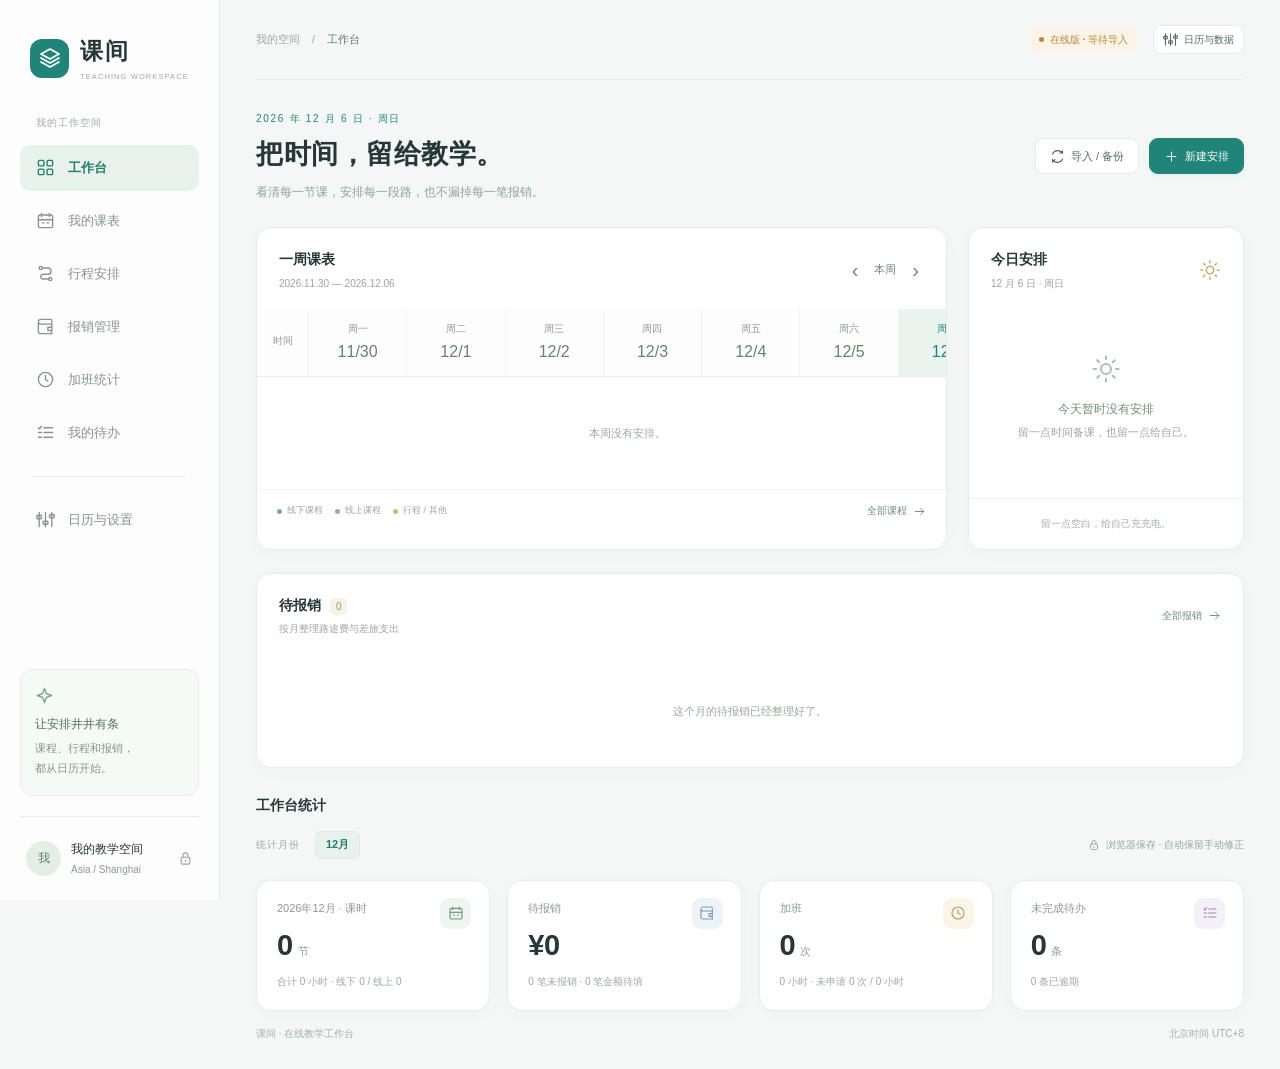
==== workbench.html @ d88f7889 "Add browser-local teaching workspace and couple memories hub; preserve legacy album" ====
<!doctype html>
<html lang="zh-CN">
<head>
<meta charset="utf-8">
<meta name="viewport" content="width=device-width,initial-scale=1">
<meta name="theme-color" content="#218478">
<title>课间 · 教学工作台</title>
<style>
:root{
  --paper:#f5f4f0; --surface:#ffffff; --surface-2:#fbfaf7;
  --ink:#1d1c1a; --ink-2:#4a4843; --muted:#847f76;
  --line:#e5e2da; --line-2:#efece5;
  --accent:#2a6a5c; --accent-soft:#e7f0ed;
  --warn:#b4552d; --warn-soft:#fbeee7;
  --blue:#3b5f88; --blue-soft:#e9eef5;
  --gold:#8a6a2f; --gold-soft:#f6efdf;
  --r:10px;
  --sh:0 1px 2px rgba(28,26,22,.04), 0 1px 8px rgba(28,26,22,.03);
}
*{box-sizing:border-box}
html,body{margin:0;padding:0}
body{
  background:var(--paper); color:var(--ink);
  font:14px/1.55 -apple-system,BlinkMacSystemFont,"Segoe UI","PingFang SC","Microsoft YaHei","Hiragino Sans GB",sans-serif;
  -webkit-font-smoothing:antialiased; text-rendering:optimizeLegibility;
}
button{font:inherit;color:inherit;cursor:pointer;border:none;background:none}
input,select,textarea{font:inherit;color:inherit}
h1,h2,h3,h4,p{margin:0}
.num{font-variant-numeric:tabular-nums}
.wrap{max-width:1180px;margin:0 auto;padding:18px 22px 60px}

/* ---------- 顶栏 ---------- */
.top{display:flex;align-items:center;gap:16px;flex-wrap:wrap;margin-bottom:16px}
.brand{display:flex;gap:10px;align-items:center}
.brand .mark{
  width:32px;height:32px;border-radius:9px;background:var(--ink);color:#fff;
  display:grid;place-items:center;font-size:14px;font-weight:600;flex:none;
}
.brand b{display:block;font-size:15px;font-weight:650;letter-spacing:.2px}
.brand span{display:block;font-size:10.5px;color:var(--muted);letter-spacing:.8px;margin-top:1px}
.months{display:flex;gap:4px;flex-wrap:wrap}
.mchip{
  padding:4px 11px;border-radius:16px;font-size:12px;font-weight:550;
  background:var(--surface);border:1px solid var(--line);color:var(--ink-2);transition:.15s;
}
.mchip:hover{border-color:#d6d2c8;color:var(--ink)}
.mchip.on{background:var(--ink);color:#fff;border-color:var(--ink)}
.actions{margin-left:auto;display:flex;align-items:center;gap:8px}
.pill{
  display:inline-flex;align-items:center;gap:6px;font-size:11.5px;font-weight:550;
  padding:4px 9px;border-radius:20px;background:var(--gold-soft);color:var(--gold);border:1px solid rgba(138,106,47,.15);
}
.pill.live{background:var(--accent-soft);color:var(--accent);border-color:rgba(42,106,92,.16)}
.pill i{width:5px;height:5px;border-radius:50%;background:currentColor;display:block}
.pill.busy{background:var(--blue-soft);color:var(--blue);border-color:rgba(59,95,136,.16)}
.pill.busy i{animation:wbPulse 1.05s ease-in-out infinite}
.pill.warn{background:var(--warn-soft);color:var(--warn);border-color:rgba(180,85,45,.16)}
@keyframes wbPulse{0%,100%{opacity:.25;transform:scale(.75)}50%{opacity:1;transform:scale(1.4)}}
.pill[title]{cursor:help}
.btn{
  display:inline-flex;align-items:center;gap:6px;padding:6px 11px;border-radius:7px;font-size:12.5px;
  background:var(--surface);border:1px solid var(--line);color:var(--ink-2);transition:.15s;font-weight:550;
}
.btn:hover{border-color:#d6d2c8;background:#fff;color:var(--ink)}
.btn svg{width:14px;height:14px}
.btn.primary{background:var(--ink);color:#fff;border-color:var(--ink)}
.btn.primary:hover{background:#000;color:#fff}
.btn.sm{padding:4px 8px;font-size:11.5px}

/* ---------- 通用 ---------- */
.sub{font-size:12.5px;color:var(--muted);margin:2px 0 14px}
.card{background:var(--surface);border:1px solid var(--line);border-radius:var(--r);box-shadow:var(--sh);margin-bottom:14px}
.card-h{display:flex;align-items:center;gap:10px;padding:12px 16px;border-bottom:1px solid var(--line-2);flex-wrap:wrap}
.card-h h3{font-size:13.5px;font-weight:650;letter-spacing:.2px}
.card-h .hint{font-size:11.5px;color:var(--muted);font-weight:400}
.card-h .right{margin-left:auto;display:flex;gap:6px;align-items:center}
.grid4{display:grid;grid-template-columns:repeat(4,minmax(0,1fr));gap:12px;margin-bottom:14px}
.metric{background:var(--surface);border:1px solid var(--line);border-radius:var(--r);padding:13px 15px;box-shadow:var(--sh)}
.metric .k{font-size:11.5px;color:var(--muted);letter-spacing:.4px}
.metric .v{font-size:23px;font-weight:600;letter-spacing:-.5px;margin-top:6px;line-height:1.1}
.metric .v small{font-size:12px;font-weight:500;color:var(--muted);margin-left:3px}
.metric .f{font-size:11.5px;color:var(--muted);margin-top:5px}
.metric.hl{border-color:rgba(42,106,92,.25);background:linear-gradient(180deg,#fff,#f8fbfa)}
.tag{
  display:inline-flex;align-items:center;font-size:10.5px;font-weight:600;padding:2px 6px;border-radius:5px;
  background:var(--line-2);color:var(--ink-2);letter-spacing:.3px;white-space:nowrap;
}
.tag.on-{background:var(--blue-soft);color:var(--blue)}
.tag.off-{background:var(--gold-soft);color:var(--gold)}
.tag.warn{background:var(--warn-soft);color:var(--warn)}
.tag.ok{background:var(--accent-soft);color:var(--accent)}
.muted{color:var(--muted)}
.empty{padding:30px 16px;text-align:center;color:var(--muted);font-size:12.5px}

/* ---------- 表格 ---------- */
.tbl-wrap{overflow:auto}
table.tbl{width:100%;border-collapse:collapse;font-size:12.5px}
.tbl th{
  text-align:left;padding:7px 10px;font-size:11px;font-weight:600;color:var(--muted);
  border-bottom:1px solid var(--line);white-space:nowrap;background:var(--surface-2);
  position:sticky;top:0;z-index:1;
}
.tbl td{padding:5px 10px;border-bottom:1px solid var(--line-2);vertical-align:middle;white-space:nowrap}
.tbl td.wrap{white-space:normal;min-width:150px}
.tbl tbody tr:hover td{background:var(--surface-2)}
.tbl tr[data-edit]{cursor:pointer}
.tbl input,.tbl select{
  border:1px solid transparent;border-radius:5px;padding:3px 6px;font-size:12px;background:transparent;
  min-width:0;width:100%;
}
.tbl select{width:auto}
.tbl input:hover,.tbl select:hover{border-color:var(--line)}
.tbl input:focus,.tbl select:focus{outline:none;border-color:var(--accent);background:#fff}
.tbl .rmv{opacity:0;font-size:15px;color:var(--muted);padding:0 3px;line-height:1}
.tbl tr:hover .rmv{opacity:1}
.tbl tr.need td{background:#fffbf3}
.tbl tr.need td:first-child{box-shadow:inset 3px 0 0 var(--gold)}
.tbl tr.sum td{border-top:1.5px solid var(--line);border-bottom:none;background:var(--surface-2);font-weight:600;color:var(--ink-2)}
.ot-tag{font-size:11px;font-weight:600;padding:2px 7px;border-radius:5px}
.ot-tag.wk{background:var(--blue-soft);color:var(--blue)}
.ot-tag.hd{background:var(--warn-soft);color:var(--warn)}

/* ---------- 添加条 / 待办 ---------- */
.addbar{display:flex;gap:6px;flex-wrap:wrap;padding:11px 16px;border-top:1px solid var(--line-2)}
.addbar input,.addbar select{border:1px solid var(--line);border-radius:6px;padding:5px 8px;font-size:12px;background:#fff;min-width:0}
.addbar input:focus,.addbar select:focus{outline:none;border-color:var(--accent)}
.todo{display:flex;gap:10px;align-items:flex-start;padding:9px 14px;border-bottom:1px solid var(--line-2)}
.todo:last-child{border-bottom:none}
.todo .cb{width:16px;height:16px;border-radius:4px;border:1.5px solid #cfcbc0;flex:none;margin-top:2px;display:grid;place-items:center;background:#fff;transition:.15s}
.todo .cb svg{width:11px;height:11px;color:#fff;opacity:0}
.todo.done .cb{background:var(--accent);border-color:var(--accent)}
.todo.done .cb svg{opacity:1}
.todo .tx{min-width:0;flex:1}
.todo .tx b{font-size:13px;font-weight:550;display:block;line-height:1.45}
.todo.done .tx b{color:var(--muted);text-decoration:line-through}
.todo .tx span{font-size:11px;color:var(--muted);display:flex;gap:10px;margin-top:2px;flex-wrap:wrap}
.todo .del{opacity:0;font-size:15px;color:var(--muted);padding:0 3px;line-height:1}
.todo:hover .del{opacity:1}
.todo.overdue .tx b{color:var(--warn)}
.todoadd{display:flex;gap:6px;padding:11px 14px;border-top:1px solid var(--line-2)}
.todoadd input{border:1px solid var(--line);border-radius:6px;padding:5px 9px;font-size:12.5px;flex:1;min-width:0}
.todoadd input:focus{outline:none;border-color:var(--accent)}

/* ---------- 弹窗 ---------- */
dialog{
  border:none;border-radius:14px;padding:0;max-width:560px;width:calc(100% - 32px);
  box-shadow:0 24px 64px rgba(20,18,15,.25);background:var(--surface);color:var(--ink);
}
dialog::backdrop{background:rgba(28,26,22,.32);backdrop-filter:blur(2px)}
.dlg-h{display:flex;align-items:center;padding:16px 18px;border-bottom:1px solid var(--line-2)}
.dlg-h h3{font-size:14.5px;font-weight:650}
.dlg-h button{margin-left:auto;font-size:19px;color:var(--muted);line-height:1}
.dlg-b{padding:16px 18px;max-height:65vh;overflow:auto;font-size:12.5px}
.dlg-b h4{font-size:12px;font-weight:650;letter-spacing:.4px;color:var(--ink-2);margin:0 0 7px}
.dlg-b section+section{margin-top:16px;padding-top:15px;border-top:1px solid var(--line-2)}
.svcline{display:flex;align-items:center;flex-wrap:wrap;gap:6px;font-size:12.5px;color:var(--ink-2);line-height:1.7}
.svcline .sep{color:var(--line);margin:0 2px}
.kv-inline{color:var(--muted);font-size:11.5px;margin-left:6px}
.dot-live{width:7px;height:7px;border-radius:50%;background:var(--accent);display:inline-block;flex:0 0 auto}
.dot-live.off{background:var(--muted);opacity:.5}
.dot-live.busy{background:var(--blue);animation:wbPulse 1.05s ease-in-out infinite}
.kv{display:grid;grid-template-columns:88px 1fr;gap:5px 10px;font-size:12px}
.kv dt{color:var(--muted)}
.kv dd{margin:0;font-variant-numeric:tabular-nums}
.steps{counter-reset:s;display:flex;flex-direction:column;gap:7px;margin:0;padding:0}
.steps li{counter-increment:s;list-style:none;position:relative;padding-left:24px;color:var(--ink-2);line-height:1.55}
.steps li::before{
  content:counter(s);position:absolute;left:0;top:1px;width:16px;height:16px;border-radius:50%;
  background:var(--accent-soft);color:var(--accent);font-size:10px;font-weight:700;display:grid;place-items:center;
}
textarea.imp{
  width:100%;min-height:82px;border:1px solid var(--line);border-radius:7px;padding:8px 10px;font-size:12px;
  font-family:ui-monospace,Consolas,monospace;resize:vertical;background:var(--surface-2);
}
textarea.imp:focus{outline:none;border-color:var(--accent);background:#fff}
.row{display:flex;gap:8px;align-items:center;flex-wrap:wrap}
.drop{
  border:1.5px dashed var(--line);border-radius:9px;padding:14px;text-align:center;color:var(--muted);
  font-size:12px;background:var(--surface-2);
}
.drop b{color:var(--accent)}

#edlg{max-width:500px}
.fld{display:flex;flex-direction:column;gap:4px;margin-bottom:11px;font-size:11.5px;color:var(--ink-2)}
.fld>span{font-weight:600;letter-spacing:.2px}
.fld input,.fld select{border:1px solid var(--line);border-radius:7px;padding:7px 9px;font-size:12.5px;background:var(--surface-2);color:var(--ink)}
.fld input:focus,.fld select:focus{outline:none;border-color:var(--accent);background:#fff}
.fld2{display:grid;grid-template-columns:1fr 1fr;gap:9px}
.chk{display:flex;gap:8px;align-items:flex-start;font-size:12px;color:var(--ink-2);line-height:1.5;margin:2px 0 13px;cursor:pointer}
.chk input{margin-top:2px;accent-color:var(--accent)}
.ed-foot{display:flex;gap:8px;flex-wrap:wrap;align-items:center;border-top:1px solid var(--line-2);padding-top:13px}
.ed-note{font-size:11px;color:var(--muted);line-height:1.6;margin:0 0 12px}
.ed-note b{color:var(--ink-2)}

#toast{
  position:fixed;left:50%;bottom:26px;transform:translate(-50%,14px);z-index:99;
  background:var(--ink);color:#fff;font-size:12.5px;padding:8px 15px;border-radius:20px;
  opacity:0;pointer-events:none;transition:.22s;box-shadow:0 8px 24px rgba(0,0,0,.22);
}
#toast.on{opacity:1;transform:translate(-50%,0)}

@media (max-width:900px){
  .grid4{grid-template-columns:repeat(2,minmax(0,1fr))}
  .top .actions{margin-left:0}
}
@media print{
  body{background:#fff}
  .top,.actions,.addbar,.todoadd,.mchip{display:none!important}
  .card{box-shadow:none;border-color:#ccc}
  .tbl th{background:#fff!important}
}

/* 课间 · 保留原有数据层的界面改版 */
:root{--paper:#f5f7f7;--surface:#fff;--surface-2:#f8faf9;--ink:#263735;--ink-2:#526a60;--muted:#8b9a93;--line:#e7eeea;--line-2:#eff3f0;--accent:#218478;--accent-soft:#e8f3ed;--blue:#4f82bb;--blue-soft:#edf3fb;--gold:#b38a42;--gold-soft:#fbf4e7;--r:15px;--sh:0 4px 18px #233a2f06}
[hidden]{display:none!important}body{font-size:14px}button:focus-visible,a:focus-visible,input:focus-visible,select:focus-visible,textarea:focus-visible{outline:3px solid #a0cfc4;outline-offset:3px}button:disabled{opacity:.55;cursor:wait}.kk-icon{width:19px;height:19px;flex-shrink:0;display:block}.kk-shell{display:grid;grid-template-columns:220px minmax(0,1fr);min-height:100vh}.kk-sidebar{position:sticky;top:0;height:100vh;background:#fcfdfc;border-right:1px solid var(--line);padding:34px 20px 23px;display:flex;flex-direction:column;z-index:20}.kk-brand{display:flex;align-items:center;gap:11px;text-align:left;padding:0 10px 33px}.kk-mark{width:39px;height:39px;display:grid;place-items:center;background:var(--accent);color:white;border-radius:12px}.kk-mark .kk-icon{width:24px;height:24px}.kk-brand strong{font-size:23px;letter-spacing:2px;font-weight:650}.kk-brand small{display:block;font-size:7.5px;letter-spacing:1.1px;white-space:nowrap;color:#9daaa3;margin-top:1px}.kk-caption{font-size:10px;letter-spacing:1px;color:#9ca9a2}.kk-sidebar>.kk-caption{padding:0 16px;margin-bottom:14px}.kk-sidebar nav{display:grid;gap:7px}.kk-nav{display:flex;align-items:center;gap:13px;min-height:46px;border-radius:10px;text-align:left;padding:0 16px;color:#87948f;white-space:nowrap;font-size:13px}.kk-nav:hover{background:#f0f5f1;color:var(--accent)}.kk-nav.active{background:#e7f2ed;color:#247c69;font-weight:600}.kk-nav-line{height:1px;background:var(--line);margin:13px}.kk-sidebar-note{margin-top:auto;border:1px solid #e7eeea;border-radius:12px;padding:16px 14px;background:#f6faf7;color:#82968b;font-size:11px;line-height:1.8}.kk-sidebar-note .kk-icon{color:#74a38a;margin-bottom:9px}.kk-sidebar-note strong{display:block;color:#526e60;font-size:12px;font-weight:500;margin-bottom:4px}.kk-profile{display:flex;align-items:center;gap:10px;padding:23px 6px 0;margin-top:20px;border-top:1px solid var(--line)}.kk-avatar{width:35px;height:35px;border-radius:50%;background:#e5eee5;color:#598266;display:grid;place-items:center;font-size:12px}.kk-profile strong{font-size:12px;font-weight:500;display:block}.kk-profile small{font-size:10px;color:var(--muted);display:block;margin-top:3px}.kk-profile>.kk-icon{margin-left:auto;width:15px;color:#96a39d}.wrap.kk-main{max-width:1660px;width:100%;min-width:0;padding:0 36px 28px;margin:0 auto}.kk-topbar{min-height:80px;display:flex;align-items:center;justify-content:space-between;border-bottom:1px solid var(--line);gap:12px}.kk-crumb{display:flex;align-items:center;gap:12px;font-size:11px;color:#9ca7a2}.kk-crumb b{font-weight:400;color:#65776e}.kk-top-actions{display:flex;gap:16px;align-items:center}.pill{font-size:10px;border:0;border-radius:6px;padding:5px 9px}.kk-heading{display:flex;justify-content:space-between;align-items:center;gap:16px;padding:31px 0 25px}.kk-eyebrow{font-size:10px;letter-spacing:1.7px;color:var(--accent);margin-bottom:9px}.kk-heading h1{font-size:27px;font-weight:600;letter-spacing:.5px;line-height:1.4}.kk-heading h1>span{color:var(--accent);margin-left:5px}.kk-heading p{font-size:12px;color:#92a097;margin-top:10px}.kk-heading-actions{display:flex;gap:10px}.btn{min-height:36px;justify-content:center;padding:8px 14px;border-radius:9px;font-size:11px;font-weight:500}.btn .kk-icon{width:15px;height:15px}.btn.primary{background:var(--accent);border-color:var(--accent);box-shadow:0 3px 7px #21847812}.btn.primary:hover{background:#176a60;border-color:#176a60}.btn:hover{background:#f8fbf8;border-color:#c5d8cf;color:var(--accent)}.btn.sm{min-height:29px;font-size:10px;padding:5px 9px}.kk-period{display:flex;justify-content:space-between;align-items:center;margin-bottom:21px;gap:14px}.kk-period>div{display:flex;align-items:center;gap:15px;min-width:0}.months{gap:5px;max-height:85px;overflow:auto}.mchip{border-radius:6px;padding:4px 10px;font-size:11px;background:transparent;border-color:transparent;font-weight:400}.mchip.on{background:#e7f2ed;border-color:#e0ebe4;color:#247c69;font-weight:600}.kk-local{display:flex;gap:6px;align-items:center;white-space:nowrap;font-size:10px;color:#96a59c}.kk-local .kk-icon{width:12px;height:12px}.grid4{gap:17px;margin-bottom:23px}.metric{padding:19px 20px 17px;min-height:131px;position:relative}.metric.hl{border-color:var(--line);background:#fff}.metric .k{font-size:11px;letter-spacing:0}.metric .v{font-size:29px;line-height:1.3;margin-top:10px;font-weight:600}.metric .v small{font-size:11px;font-weight:400;margin-left:5px}.metric .f{font-size:10px;margin-top:10px;color:#9ca9a1}.kk-stat-icon{position:absolute;right:18px;top:17px;display:grid;place-items:center;width:31px;height:31px;border-radius:9px;background:#eff6f1;color:#6d9a82}.kk-stat-icon .kk-icon{width:16px;height:16px}.metric:nth-child(2) .kk-stat-icon{background:#eef3f8;color:#7e9cba}.metric:nth-child(3) .kk-stat-icon{background:#f9f5e9;color:#ba9c64}.metric:nth-child(4) .kk-stat-icon{background:#f4f0f7;color:#a28aab}.card{margin-bottom:23px;overflow:hidden}.kk-dashboard{display:grid;grid-template-columns:minmax(0,1fr) 276px;gap:21px}.kk-panel-head{display:flex;align-items:center;justify-content:space-between;gap:12px;padding:21px 22px 18px}.kk-panel-head h2{font-size:14px;font-weight:600}.kk-panel-head p{font-size:10px;color:#9ba69f;margin-top:5px}.kk-panel-head>.kk-icon{color:#c5ad76;width:22px;height:22px}.kk-week-nav{display:flex;gap:6px;align-items:center;white-space:nowrap}.kk-week-nav button{font-size:11px;color:#70867b;padding:4px 5px;border-radius:5px}.kk-week-nav button:first-child,.kk-week-nav button:last-child{font-size:20px;line-height:1}.kk-week-nav button:hover{background:var(--accent-soft)}.kk-week-scroll{overflow-x:auto;padding:0 13px}.kk-week-grid{display:grid;grid-template-columns:repeat(7,minmax(76px,1fr));min-width:532px}.kk-day{padding:0 5px 14px;border-right:1px solid var(--line-2);min-height:277px}.kk-day:last-child{border-right:0}.kk-day-head{text-align:center;border-bottom:1px solid var(--line);padding:2px 0 13px;margin-bottom:12px;color:#a0aca5;font-size:10px;line-height:1.6}.kk-day-head strong{display:block;font-size:19px;line-height:1.4;font-weight:500;color:#65796e}.kk-day.is-today .kk-day-head strong{background:var(--accent);color:#fff;border-radius:8px;width:30px;margin:0 auto}.kk-day.is-today .kk-day-head{color:var(--accent)}.kk-event{display:block;width:100%;text-align:left;border-radius:6px;padding:8px 7px;margin-bottom:8px;background:#eaf4ef;color:#4b8671;border-left:2px solid #6fa68c;line-height:1.6;overflow-wrap:anywhere}.kk-event.online{background:#edf3fb;color:#6587ad;border-left-color:#8aadd2}.kk-event.other{background:#fbf4e7;color:#ae905a;border-left-color:#d2b87c}.kk-event:hover{filter:brightness(.97)}.kk-event strong{display:block;font-size:10px;font-weight:500}.kk-event small{font-size:9px;display:block;opacity:.8}.kk-day-blank{color:#cad4cd;text-align:center;font-size:11px;padding:60px 0}.kk-panel-foot{border-top:1px solid var(--line-2);padding:13px 20px;display:flex;justify-content:space-between;align-items:center;gap:12px}.kk-legend{display:flex;gap:12px;flex-wrap:wrap;color:#9ba69f;font-size:9px}.kk-legend span{display:flex;align-items:center;gap:5px}.kk-legend i{width:5px;height:5px;background:#7eaa93;border-radius:50%}.kk-legend i.online{background:#8eadd0}.kk-legend i.other{background:#d2b87c}.kk-link{display:inline-flex;gap:6px;align-items:center;color:#6a8c7c;font-size:10px;white-space:nowrap;padding:0}.kk-link .kk-icon{width:13px;height:13px}.kk-today{display:flex;flex-direction:column}.kk-today #kk-today{padding:0 21px 10px;max-height:340px;overflow:auto}.kk-timeline{display:block;border-left:1px solid #e2eae4;margin-left:4px;padding:0 0 23px 18px;position:relative;width:calc(100% - 4px);text-align:left}.kk-timeline:before{content:"";position:absolute;left:-4px;top:5px;width:7px;height:7px;background:#8caf9c;border:2px solid white;box-shadow:0 0 0 1px #8caf9c;border-radius:50%}.kk-timeline time{font-size:10px;color:#97a59c;display:block;margin-bottom:5px}.kk-timeline strong{display:block;font-size:12px;font-weight:500;color:#526c5f;overflow-wrap:anywhere}.kk-timeline small{display:block;font-size:10px;color:#9aa69f;margin-top:4px;overflow-wrap:anywhere}.kk-timeline:hover strong{color:var(--accent)}.kk-today-foot{padding:17px;border-top:1px solid var(--line-2);font-size:10px;color:#a1afa5;text-align:center;margin-top:auto}.kk-empty{padding:45px 18px;text-align:center;color:#9aa99f;font-size:11px;line-height:2}.kk-empty .kk-icon{width:30px;height:30px;margin:0 auto 13px;color:#a9c3b4}.kk-empty strong{display:block;font-size:12px;font-weight:500;color:#718c7c}.kk-count{display:inline-block;font-size:10px;font-weight:400;color:#aa986b;background:#f7f2e8;padding:1px 6px;border-radius:5px;margin-left:5px}.kk-preview .tbl td{padding:13px 22px}.kk-preview .tbl th{padding:10px 22px;font-size:10px}.kk-preview .tbl{font-size:11px}.kk-status{font-size:10px;color:#aa986b;background:#fbf4e7;padding:4px 8px;border-radius:5px}.card-h{padding:19px 22px;gap:8px}.card-h .hint{font-size:11px}.card-h h3{font-size:14px}.tbl th{padding:12px 18px;font-size:11px}.tbl td{padding:11px 18px;font-size:12px}.tbl td.wrap{max-width:380px}.tbl td.wrap{margin:0}.tbl input,.tbl select{padding:6px 8px;border:1px solid var(--line);background:#fff;font-size:11px}.addbar{padding:17px 22px;gap:9px}.addbar input,.addbar select{padding:8px 10px;border-radius:8px}.todo{padding:16px 22px}.todoadd{padding:17px 22px;flex-wrap:wrap}.todoadd input{padding:8px 10px}.todo .del,.tbl .rmv{opacity:.5}.todo:hover .del,.tbl tr:hover .rmv{opacity:1}.kk-agenda-row{display:flex;gap:20px;padding:20px 24px;border-top:1px solid var(--line-2);align-items:center;cursor:pointer}.kk-agenda-row:hover{background:var(--surface-2)}.kk-agenda-date{font-size:11px;color:var(--muted);min-width:86px}.kk-agenda-row strong{font-size:13px;font-weight:500}.kk-agenda-row p{font-size:11px;color:var(--muted);margin-top:5px}.kk-footer{display:flex;justify-content:space-between;margin-top:10px;color:#a6b0aa;font-size:10px;padding-top:5px}.kk-menu{display:none}.kk-scrim{display:none}dialog{border-radius:16px}dialog .dlg-h{padding:20px 22px}dialog .dlg-b{padding:20px 22px}dialog .btn.primary{color:#fff}.kk-view-enter{animation:kkEnter .18s ease-out}@keyframes kkEnter{from{opacity:.5;transform:translateY(3px)}to{opacity:1;transform:none}}@media(prefers-reduced-motion:reduce){.kk-view-enter{animation:none}}
@media(min-width:1600px){.kk-day{min-height:330px}.kk-event{padding:11px 9px}.kk-event strong{font-size:11px}.kk-event small{font-size:10px}}
@media(max-width:1200px){.kk-shell{grid-template-columns:192px minmax(0,1fr)}.kk-sidebar{padding-left:14px;padding-right:14px}.wrap.kk-main{padding:0 25px 25px}.kk-dashboard{grid-template-columns:minmax(0,1fr) 240px;gap:17px}.kk-local{display:none}.kk-heading h1{font-size:24px}.metric{padding:17px 15px}.metric .f{font-size:9px}.kk-stat-icon{right:13px;top:13px;width:26px;height:26px}.kk-panel-head{padding:19px 17px}.kk-legend{gap:8px}.kk-panel-foot{padding:12px 15px}}
@media(max-width:1050px){.kk-dashboard{grid-template-columns:minmax(0,1fr)}.kk-today #kk-today{display:grid;grid-template-columns:repeat(2,minmax(0,1fr));gap:10px;max-height:none}.kk-today .kk-empty{grid-column:1/-1;padding:22px}.kk-today .kk-empty .kk-icon{display:none}.kk-day{min-height:245px}.kk-top-actions{gap:7px}.grid4{gap:12px}.metric .v{font-size:25px}.kk-stat-icon{display:none}}
@media(max-width:760px){.kk-shell{display:block}.kk-sidebar{position:fixed;left:0;top:0;width:220px;transform:translateX(-100%);transition:transform .2s;z-index:40}.kk-sidebar.open{transform:translateX(0)}.kk-scrim:not([hidden]){display:block;position:fixed;inset:0;background:#233a2f40;z-index:35}.wrap.kk-main{padding:0 18px 24px}.kk-menu{display:block;padding:0;color:var(--muted)}.kk-topbar{min-height:66px}.kk-top-actions .btn{font-size:0;padding:6px}.kk-top-actions .btn .kk-icon{width:16px;height:16px}.pill{font-size:9px}.kk-crumb{gap:8px}.kk-heading{padding:25px 0 22px;align-items:flex-start;flex-direction:column;gap:18px}.kk-heading h1{font-size:25px}.kk-heading p{font-size:11px}.kk-heading-actions{align-self:flex-end}.kk-period>div{align-items:flex-start;gap:8px;flex-direction:column}.kk-period{margin-bottom:17px}.months{max-height:72px}.grid4{grid-template-columns:repeat(2,minmax(0,1fr));gap:12px;margin-bottom:18px}.metric{min-height:118px;padding:16px}.metric .v{font-size:26px}.metric .f{font-size:10px}.kk-stat-icon{display:grid}.kk-dashboard{gap:0}.card{margin-bottom:18px}.kk-today #kk-today{grid-template-columns:1fr}.kk-panel-foot{align-items:flex-start}.kk-legend{gap:8px}.kk-panel-head{padding:18px}.kk-panel-head h2{font-size:13px}.kk-footer{font-size:9px}.card-h{padding:16px}.tbl td,.tbl th{padding:10px 13px}.kk-agenda-row{padding:17px;gap:12px}.kk-agenda-date{min-width:75px}.kk-preview .tbl td,.kk-preview .tbl th{padding:12px 16px}.kk-profile{margin-top:15px}.kk-heading-actions .btn{padding:8px 13px}.kk-sidebar-note{margin-top:auto}.kk-brand{padding-bottom:20px}.kk-sidebar{padding-top:25px}}
@media(max-height:750px) and (min-width:761px){.kk-sidebar-note{display:none}.kk-profile{margin-top:auto}}
@media print{.kk-sidebar,.kk-topbar,.kk-heading-actions,.kk-period,.kk-week-nav,.kk-link,.kk-footer{display:none!important}.kk-shell{display:block}.wrap.kk-main{padding:0;max-width:none}.kk-heading{padding:0 0 20px}.card{break-inside:avoid}.tbl-wrap{overflow:visible}}


/* 课程表、报销路线与调休申请 */
.kk-course-toolbar{display:flex;justify-content:space-between;align-items:center;padding:15px 22px;border-bottom:1px solid var(--line-2);gap:15px}.kk-course-toolbar>strong{font-size:12px;color:var(--ink-2);font-weight:500}.kk-course-scroll{overflow:auto}.kk-course-calendar{min-width:800px}.kk-ct-head,.kk-ct-body{display:grid;grid-template-columns:52px repeat(7,minmax(0,1fr))}.kk-ct-head{border-bottom:1px solid var(--line);background:#fcfdfc}.kk-ct-head>div{text-align:center;font-size:10px;color:var(--muted);padding:12px 3px;border-right:1px solid var(--line-2)}.kk-ct-head strong{display:block;font-size:16px;color:#688074;font-weight:500;margin-top:3px}.kk-ct-head .today{background:#eaf4ee;color:var(--accent)}.kk-ct-head .today strong{color:var(--accent)}.kk-ct-axis{position:relative}.kk-ct-axis time{position:absolute;right:8px;font-size:9px;color:#a2aea6;padding-top:4px}.kk-ct-day{position:relative;border-left:1px solid var(--line-2);background:repeating-linear-gradient(to bottom,transparent 0,transparent 47px,#edf2ee 47px,#edf2ee 48px)}.kk-ct-event{position:absolute;display:block;text-align:left;padding:6px 7px;border-radius:6px;border-left:2px solid #7aa48b;background:#eaf4ef;color:#55816c;line-height:1.6;overflow:auto}.kk-ct-event.online{background:#edf3fb;color:#6485aa;border-left-color:#8eadd0}.kk-ct-event:hover{filter:brightness(.97)}.kk-ct-event strong{display:block;font-size:11px;font-weight:500;overflow-wrap:anywhere}.kk-ct-event small{display:block;font-size:9px;opacity:.9}.kk-course-foot{padding:15px 22px;border-top:1px solid var(--line);font-size:11px;color:var(--muted)}.kk-filter-bar{display:flex;align-items:center;gap:16px;padding:14px 22px;border-bottom:1px solid var(--line-2);flex-wrap:wrap;color:var(--muted);font-size:11px}.kk-filter-bar label{display:flex;align-items:center;gap:10px;white-space:nowrap}.kk-filter-bar select{font-size:11px;padding:6px 10px;border:1px solid var(--line);border-radius:7px;background:white}.kk-filter-bar>span{font-size:10px}.tbl .kk-route{min-width:195px;width:210px}.kk-check{display:inline-flex;align-items:center;gap:7px;white-space:nowrap;font-size:11px;cursor:pointer;color:#8c977f}.tbl .kk-check input{appearance:auto;width:15px;height:15px;margin:0;padding:0;accent-color:var(--accent);cursor:pointer}.kk-marked td{background:#f6faf7;color:#7a9183}.kk-marked .kk-check{color:var(--accent)}.kk-agenda-table tr[data-kk-edit]{cursor:pointer}.kk-agenda-table td.wrap{min-width:180px;max-width:390px}.kk-agenda-table td:last-child{font-size:11px}.kk-ct-head>div:first-child{padding-top:24px;font-size:10px}.kk-course-toolbar .kk-week-nav{gap:13px}
@media(max-width:760px){.kk-filter-bar{padding:12px 16px;gap:9px}.kk-course-toolbar{padding:13px 16px}.kk-course-calendar{min-width:850px}.kk-course-foot{padding:13px 16px}.metric .f{font-size:9px;line-height:1.8}.kk-ct-event{padding:5px}.kk-ct-event strong{font-size:10px}}


.kk-main[data-current-view]:not([data-current-view="overview"]) #metrics{display:none}

.kk-ct-event.other{background:#fbf4e7;color:#ae905a;border-left-color:#d2b87c}
.kk-overview-calendar{min-width:740px}.kk-overview-calendar .kk-ct-event strong{font-size:10px}
.kk-bottom-stats{margin-top:27px}.kk-bottom-stats>h2{font-size:14px;font-weight:600;margin-bottom:15px}
.kk-bottom-stats .grid4{margin-bottom:6px}.tbl td.kk-ot-title{min-width:200px;max-width:360px;white-space:normal}


/* Shared folded time axis: the same rows remain aligned across all seven days. */
.kk-ct-body{position:relative}.kk-ct-day{background:none}.kk-time-line{position:absolute;left:0;right:0;border-top:1px solid #edf2ee;pointer-events:none}
.kk-time-fold{position:absolute;left:52px;right:0;height:20px;background:#f4f7f5;border-top:1px dashed #dce6df;border-bottom:1px dashed #dce6df;color:#91a297;font-size:9px;display:flex;align-items:center;justify-content:center;pointer-events:none;z-index:2;letter-spacing:.3px}
.kk-axis-fold{position:absolute;right:15px;height:20px;font-size:12px;color:#a7b7ac;line-height:20px}.kk-fold-note{padding:9px 15px;font-size:10px;color:#9aa99f;border-top:1px solid var(--line-2)}


.kk-ct-event{scrollbar-width:none}.kk-ct-event::-webkit-scrollbar{display:none}

.kk-route-manager{padding:15px 22px;border-bottom:1px solid var(--line-2);background:#fbfdfb;display:grid;gap:10px}.kk-route-manager>div:first-child{display:flex;align-items:center;gap:14px;flex-wrap:wrap}.kk-route-manager strong{font-size:12px;font-weight:500}.kk-route-manager>div:first-child>span{font-size:10px;color:var(--muted)}.kk-route-add{display:flex;align-items:center;gap:9px}.kk-route-add input{font-size:12px;padding:8px 11px;min-width:0;flex:1;max-width:380px;border:1px solid var(--line);border-radius:8px;background:white}.kk-route-add .btn{font-size:11px}#kk-custom-routes{display:flex;gap:7px;flex-wrap:wrap;font-size:10px}#kk-custom-routes .tag{font-weight:400;background:var(--accent-soft);color:var(--accent)}
@media(max-width:760px){.kk-route-manager{padding:14px 16px}}

</style>
</head>
<body>
<svg width="0" height="0" style="position:absolute" aria-hidden="true">
  <symbol id="i-db" viewBox="0 0 24 24" fill="none" stroke="currentColor" stroke-width="1.7" stroke-linecap="round"><ellipse cx="12" cy="6" rx="8" ry="3.2"/><path d="M4 6v12c0 1.8 3.6 3.2 8 3.2s8-1.4 8-3.2V6M4 12c0 1.8 3.6 3.2 8 3.2s8-1.4 8-3.2"/></symbol>
  <symbol id="i-dl" viewBox="0 0 24 24" fill="none" stroke="currentColor" stroke-width="1.7" stroke-linecap="round"><path d="M12 3.5v11m0 0l-4-4m4 4l4-4M4.5 20.5h15"/></symbol>
  <symbol id="i-check" viewBox="0 0 24 24" fill="none" stroke="currentColor" stroke-width="2.6" stroke-linecap="round"><path d="M5 12.5l4.5 4.5L19 7"/></symbol>
  <symbol id="i-plus" viewBox="0 0 24 24" fill="none" stroke="currentColor" stroke-width="2" stroke-linecap="round"><path d="M12 5v14M5 12h14"/></symbol>
</svg>

<div class="kk-shell">
<aside class="kk-sidebar" id="kk-sidebar">
  <button class="kk-brand" data-view="overview"><span class="kk-mark"><svg class="kk-icon" viewBox="0 0 24 24" fill="none" stroke="currentColor" stroke-width="1.7" stroke-linecap="round" stroke-linejoin="round" aria-hidden="true"><path d="m12 3 9 5-9 5-9-5 9-5Zm-9 9 9 5 9-5M3 16l9 5 9-5"/></svg></span><span><strong>课间</strong><small>TEACHING WORKSPACE</small></span></button>
  <div class="kk-caption">我的工作空间</div><nav aria-label="主要导航"><button class="kk-nav active" data-view="overview" aria-current="page"><svg class="kk-icon" viewBox="0 0 24 24" fill="none" stroke="currentColor" stroke-width="1.7" stroke-linecap="round" stroke-linejoin="round" aria-hidden="true"><rect x="3" y="3" width="7" height="7" rx="1.5"/><rect x="14" y="3" width="7" height="7" rx="1.5"/><rect x="3" y="14" width="7" height="7" rx="1.5"/><rect x="14" y="14" width="7" height="7" rx="1.5"/></svg><span>工作台</span></button><button class="kk-nav " data-view="courses" aria-current="false"><svg class="kk-icon" viewBox="0 0 24 24" fill="none" stroke="currentColor" stroke-width="1.7" stroke-linecap="round" stroke-linejoin="round" aria-hidden="true"><rect x="3" y="5" width="18" height="16" rx="2"/><path d="M7 3v4m10-4v4M3 11h18m-13 4h2m4 0h2"/></svg><span>我的课表</span></button><button class="kk-nav " data-view="agenda" aria-current="false"><svg class="kk-icon" viewBox="0 0 24 24" fill="none" stroke="currentColor" stroke-width="1.7" stroke-linecap="round" stroke-linejoin="round" aria-hidden="true"><circle cx="6" cy="5" r="2"/><circle cx="18" cy="19" r="2"/><path d="M8 5h7a4 4 0 0 1 0 8H9a3 3 0 0 0 0 6h7"/></svg><span>行程安排</span></button><button class="kk-nav " data-view="expenses" aria-current="false"><svg class="kk-icon" viewBox="0 0 24 24" fill="none" stroke="currentColor" stroke-width="1.7" stroke-linecap="round" stroke-linejoin="round" aria-hidden="true"><path d="M20 8V5a2 2 0 0 0-2-2H6a3 3 0 0 0 0 6h14v12H6a3 3 0 0 1-3-3V6m17 7h-5v4h5"/></svg><span>报销管理</span></button><button class="kk-nav " data-view="overtime" aria-current="false"><svg class="kk-icon" viewBox="0 0 24 24" fill="none" stroke="currentColor" stroke-width="1.7" stroke-linecap="round" stroke-linejoin="round" aria-hidden="true"><circle cx="12" cy="12" r="9"/><path d="M12 7v5l3 2"/></svg><span>加班统计</span></button><button class="kk-nav " data-view="todos" aria-current="false"><svg class="kk-icon" viewBox="0 0 24 24" fill="none" stroke="currentColor" stroke-width="1.7" stroke-linecap="round" stroke-linejoin="round" aria-hidden="true"><path d="m3 6 1.5 1.5L7 4M10 6h11M3 12h4m3 0h11M3 18h4m3 0h11"/></svg><span>我的待办</span></button><div class="kk-nav-line"></div><button class="kk-nav" id="kk-settings"><svg class="kk-icon" viewBox="0 0 24 24" fill="none" stroke="currentColor" stroke-width="1.7" stroke-linecap="round" stroke-linejoin="round" aria-hidden="true"><path d="M4 3v18M12 3v18M20 3v18"/><rect x="1" y="7" width="6" height="4" rx="1"/><rect x="9" y="14" width="6" height="4" rx="1"/><rect x="17" y="6" width="6" height="4" rx="1"/></svg><span>日历与设置</span></button></nav>
  <div class="kk-sidebar-note"><svg class="kk-icon" viewBox="0 0 24 24" fill="none" stroke="currentColor" stroke-width="1.7" stroke-linecap="round" stroke-linejoin="round" aria-hidden="true"><path d="m12 3 2.3 6.7L21 12l-6.7 2.3L12 21l-2.3-6.7L3 12l6.7-2.3L12 3Z"/></svg><strong>让安排井井有条</strong><p>课程、行程和报销，<br>都从日历开始。</p></div>
  <div class="kk-profile"><span class="kk-avatar">我</span><div><strong>我的教学空间</strong><small>Asia / Shanghai</small></div><svg class="kk-icon" viewBox="0 0 24 24" fill="none" stroke="currentColor" stroke-width="1.7" stroke-linecap="round" stroke-linejoin="round" aria-hidden="true"><rect x="5" y="10" width="14" height="11" rx="2"/><path d="M8 10V7a4 4 0 0 1 8 0v3m-4 5v2"/></svg></div>
</aside><button class="kk-scrim" id="kk-scrim" aria-label="关闭导航" hidden></button>
<main class="wrap kk-main">
  <header class="kk-topbar"><div class="kk-crumb"><button class="kk-menu" id="kk-menu" aria-label="打开导航"><svg class="kk-icon" viewBox="0 0 24 24" fill="none" stroke="currentColor" stroke-width="1.7" stroke-linecap="round" stroke-linejoin="round" aria-hidden="true"><path d="M4 6h16M4 12h16M4 18h16"/></svg></button><span>我的空间</span><span>/</span><b id="kk-crumb">工作台</b></div><div class="kk-top-actions"><span class="pill" id="sync-pill"><i></i><span id="sync-text">正在读取日历…</span></span><button class="btn sm" id="btn-data"><svg class="kk-icon" viewBox="0 0 24 24" fill="none" stroke="currentColor" stroke-width="1.7" stroke-linecap="round" stroke-linejoin="round" aria-hidden="true"><path d="M4 3v18M12 3v18M20 3v18"/><rect x="1" y="7" width="6" height="4" rx="1"/><rect x="9" y="14" width="6" height="4" rx="1"/><rect x="17" y="6" width="6" height="4" rx="1"/></svg>日历与数据</button></div></header>
  <section class="kk-heading"><div><div class="kk-eyebrow" id="kk-date"></div><h1 id="kk-title">把时间，留给教学。<span>·</span></h1><p id="kk-subtitle">看清每一节课，安排每一段路，也不漏掉每一笔报销。</p></div><div class="kk-heading-actions"><button class="btn" id="kk-sync"><svg class="kk-icon" viewBox="0 0 24 24" fill="none" stroke="currentColor" stroke-width="1.7" stroke-linecap="round" stroke-linejoin="round" aria-hidden="true"><path d="M20 7V3l-4 4m4 0A9 9 0 0 0 4 8m0 9v4l4-4m-4 0a9 9 0 0 0 16-1"/></svg>导入 / 备份</button><button class="btn primary" id="btn-add"><svg class="kk-icon" viewBox="0 0 24 24" fill="none" stroke="currentColor" stroke-width="1.7" stroke-linecap="round" stroke-linejoin="round" aria-hidden="true"><path d="M12 5v14M5 12h14"/></svg>新建安排</button></div></section>
  <div class="kk-period"><div><span class="kk-caption">统计月份</span><div class="months" id="month-bar"></div></div><span class="kk-local"><svg class="kk-icon" viewBox="0 0 24 24" fill="none" stroke="currentColor" stroke-width="1.7" stroke-linecap="round" stroke-linejoin="round" aria-hidden="true"><rect x="5" y="10" width="14" height="11" rx="2"/><path d="M8 10V7a4 4 0 0 1 8 0v3m-4 5v2"/></svg>浏览器保存 · 自动保留手动修正</span></div>
  <section id="kk-overview" data-page="overview">
    <div class="kk-dashboard"><section class="card kk-calendar"><div class="kk-panel-head"><div><h2>一周课表</h2><p id="kk-week-label"></p></div><div class="kk-week-nav"><button data-week="-1" aria-label="上一周">‹</button><button data-week="today">本周</button><button data-week="1" aria-label="下一周">›</button></div></div><div class="kk-course-scroll"><div id="kk-week" class="kk-course-calendar kk-overview-calendar"></div></div><div class="kk-panel-foot"><div class="kk-legend"><span><i></i>线下课程</span><span><i class="online"></i>线上课程</span><span><i class="other"></i>行程 / 其他</span></div><button class="kk-link" data-view="courses">全部课程 <svg class="kk-icon" viewBox="0 0 24 24" fill="none" stroke="currentColor" stroke-width="1.7" stroke-linecap="round" stroke-linejoin="round" aria-hidden="true"><path d="M4 12h16m-6-6 6 6-6 6"/></svg></button></div></section>
    <section class="card kk-today"><div class="kk-panel-head"><div><h2>今日安排</h2><p id="kk-today-label"></p></div><svg class="kk-icon" viewBox="0 0 24 24" fill="none" stroke="currentColor" stroke-width="1.7" stroke-linecap="round" stroke-linejoin="round" aria-hidden="true"><circle cx="12" cy="12" r="4"/><path d="M12 2v2m0 16v2M2 12h2m16 0h2M5 5l1.5 1.5m11 11L19 19M5 19l1.5-1.5m11-11L19 5"/></svg></div><div id="kk-today"></div><div class="kk-today-foot">留一点空白，给自己充充电。</div></section></div>
    <section class="card kk-preview"><div class="kk-panel-head"><div><h2>待报销 <span class="kk-count" id="kk-pending-count">0</span></h2><p>按月整理路途费与差旅支出</p></div><button class="kk-link" data-view="expenses">全部报销 <svg class="kk-icon" viewBox="0 0 24 24" fill="none" stroke="currentColor" stroke-width="1.7" stroke-linecap="round" stroke-linejoin="round" aria-hidden="true"><path d="M4 12h16m-6-6 6 6-6 6"/></svg></button></div><div class="tbl-wrap" id="kk-expenses-preview"></div></section>
    <section class="kk-bottom-stats" aria-label="工作台统计"><h2>工作台统计</h2><div class="grid4" id="metrics"></div></section>
  </section>
  <section class="card" id="kk-agenda" data-page="agenda" hidden><div class="kk-panel-head"><div><h2>行程安排</h2><p id="kk-agenda-week-label"></p></div><div class="kk-week-nav"><button data-agenda-week="-1" aria-label="行程上一周">‹</button><button data-agenda-week="today">本周</button><button data-agenda-week="1" aria-label="行程下一周">›</button></div></div><div class="kk-course-scroll"><div id="kk-agenda-list" class="kk-course-calendar"></div></div><div class="kk-course-foot" id="kk-agenda-summary"></div></section>
  <!-- 上课信息 -->
  <section class="card" id="c-card" data-page="courses" hidden>
    <div class="card-h">
      <h3>上课信息</h3><span class="hint" id="c-hint"></span>
      <div class="right"><button class="btn sm" id="kk-export-course">导出本月课表</button></div>
    </div>
    <div class="kk-course-toolbar"><strong id="kk-course-week-label"></strong><div class="kk-week-nav"><button data-course-week="-1" aria-label="课表上一周">‹</button><button data-course-week="today">本周</button><button data-course-week="1" aria-label="课表下一周">›</button></div></div>
    <div class="kk-course-scroll"><div id="kk-course-calendar" class="kk-course-calendar"></div></div><div class="kk-course-foot" id="kk-course-week-total"></div><table id="c-table" hidden></table>
  </section>

  <!-- 待报销行程 -->
  <section class="card" id="m-card" data-page="expenses" hidden>
    <div class="card-h">
      <h3>待报销行程</h3><span class="hint" id="m-hint"></span><div class="right"><button class="btn sm" id="kk-export-money">导出本月报销</button></div>
    </div>
    <div class="kk-filter-bar"><label>显示 <select id="kk-money-filter"><option value="all">全部记录</option><option value="unpaid">未报销</option><option value="paid">已报销</option></select></label><span>勾选“已报销”后可随时取消；往返路线支持选择或自行填写。</span></div>
    <div class="kk-route-manager"><div><strong>我的常用路线</strong><span>线下课路途费和手动新增报销默认 150 元，可逐笔修改。</span></div><div class="kk-route-add"><input id="kk-route-name" maxlength="200" placeholder="如：家 → 学校 → 公司" aria-label="自定义常用路线"><button class="btn" id="kk-route-add">添加常用路线</button></div><div id="kk-custom-routes"></div></div>
    <datalist id="kk-route-options"><option value="家 → 高复 → 家"></option><option value="公司 → 高复 → 家"></option><option value="家 → 教育园 → 家"></option><option value="公司 → 教育园 → 家"></option></datalist>
    <div class="tbl-wrap"><table class="tbl" id="m-table"></table></div>
    <div class="addbar">
      <input type="date" id="a-date" style="width:130px">
      <input id="a-title" placeholder="事项，如 蚌埠→合肥 高铁" style="flex:1;min-width:140px">
      <select id="a-cat">
        <option>路途费</option><option>交通</option><option>市内交通</option><option>住宿</option><option>餐饮</option>
        <option>会议</option><option>办公</option><option>车辆</option><option>其他</option>
      </select>
      <input id="a-route" list="kk-route-options" placeholder="往返路线（可选）" style="width:190px" aria-label="新增报销往返路线">
      <input id="a-amt" value="150" placeholder="默认 150 元" inputmode="decimal" style="width:76px;text-align:right">
      <button class="btn primary" id="a-add">添加</button>
    </div>
  </section>

  <!-- 加班统计 -->
  <section class="card" id="o-card" data-page="overtime" hidden>
    <div class="card-h">
      <h3>加班统计</h3><span class="hint">周末和法定节假日的课算加班</span><div class="right"><button class="btn sm" id="kk-export-ot">导出本月加班</button></div>
    </div>
    <div class="card-h" style="border-bottom:1px solid var(--line-2);background:var(--surface-2)">
      <span class="hint" id="o-sum" style="font-weight:600;color:var(--ink-2)"></span>
    </div>
    <div class="kk-filter-bar"><label>显示 <select id="kk-ot-filter"><option value="all">全部加班</option><option value="pending">未申请调休</option><option value="applied">已申请调休</option></select></label><span>勾选表示该次加班已经申请调休，未勾选表示尚未申请。</span></div><div class="tbl-wrap"><table class="tbl" id="o-table"></table></div>
  </section>

  <!-- 待办 -->
  <section class="card" id="t-card" data-page="todos" hidden>
    <div class="card-h">
      <h3>待办</h3><span class="hint" id="td-hint"></span>
      <div class="right"><button class="btn sm" id="td-hide">隐藏已完成</button></div>
    </div>
    <div id="td-list"></div>
    <div class="todoadd">
      <input id="td-title" placeholder="加一条待办…">
      <input type="date" id="td-due" style="width:130px">
      <button class="btn primary" id="td-add">加</button>
    </div>
  </section>
<footer class="kk-footer"><span>课间 · 在线教学工作台</span><span>北京时间 UTC+8</span></footer>
</main></div>

<!-- 日历导入与备份 -->
<dialog id="dlg">
  <div class="dlg-h"><h3>日历导入与备份</h3><button id="dlg-x">×</button></div>
  <div class="dlg-b">
    <section>
      <h4>在线版如何保存</h4>
      <div id="svc-box"><div class="svcline muted">检查同步服务…</div></div>
      <div class="row" style="margin-top:8px">
        <button class="btn" id="svc-auto" hidden>本机设置</button>
        <span class="muted" style="font-size:11px">网页版无需安装，数据留在当前浏览器；换设备可导入备份。</span>
      </div>
    </section>
    <section>
      <h4>数据保存</h4>
      <dl class="kv" id="dlg-kv"></dl>
      <p class="muted" style="font-size:11.5px;line-height:1.7;margin-top:8px">修改自动保存在当前浏览器。请定期导出完整备份，清理浏览器数据会移除本机记录。CSV 可从各页面下载；备份不包含飞书密码。</p>
    </section>
    <section><h4>迁移原工作台</h4><p class="muted">运行工程中的 <b>准备工作台迁移.cmd</b>，会在 private-export 文件夹生成个人迁移文件；也可直接导入原工作台导出的 JSON / ICS。文件只在你选择后由本浏览器读取。</p></section>
    <section>
      <h4>我的修正</h4>
      <p class="muted" style="font-size:11.5px;line-height:1.7" id="dlg-fix">—</p>
      <div class="row" style="margin-top:8px">
        <button class="btn" id="fix-clear">清空本浏览器手动修正</button>
        <button class="btn" id="money-clear">恢复报销改动</button>
      </div>
      <p class="muted" style="margin-top:8px;font-size:11px;line-height:1.6">修正只存本机，重新同步飞书日历不会覆盖；点上课信息里的行就能改标题、归类、时间或隐藏。</p>
    </section>
    <section>
      <h4>备份 / 导入</h4>
      <div class="drop" id="drop">
        把 <b>.ics</b> 或 <b>.json</b> 拖到这里，或 <label style="color:var(--accent);cursor:pointer;text-decoration:underline">选择文件<input type="file" id="file" accept=".ics,.json,.txt" hidden></label>
      </div>
      <textarea class="imp" id="imp" placeholder="也可以直接粘贴 ICS 文本，或备份 JSON" style="margin-top:8px"></textarea>
      <div class="row" style="margin-top:8px">
        <button class="btn primary" id="imp-go">解析并导入</button>
        <button class="btn" id="exp-json"><svg><use href="#i-dl"/></svg>导出备份 JSON</button>
        <button class="btn" id="reset" style="color:var(--warn)">清空本浏览器数据</button>
      </div>
    </section>
  </div>
</dialog>

<!-- 单条安排编辑 -->
<dialog id="edlg">
  <div class="dlg-h"><h3 id="ed-title">修改安排</h3><button id="ed-x">×</button></div>
  <div class="dlg-b">
    <label class="fld"><span>标题</span><input id="ed-name" placeholder="例如：线下物理课"></label>
    <label class="fld"><span>归类</span><select id="ed-course"></select></label>
    <div class="fld2">
      <label class="fld"><span>日期</span><input type="date" id="ed-date"></label>
      <div class="fld2" style="gap:7px">
        <label class="fld"><span>开始</span><input type="time" id="ed-t1"></label>
        <label class="fld"><span>结束</span><input type="time" id="ed-t2"></label>
      </div>
    </div>
    <label class="chk"><input type="checkbox" id="ed-hide"><span>这条已取消 / 不要显示<br><b style="font-weight:500;color:var(--muted)">飞书里忘了删的旧课，勾这里就永久隐藏，重新同步也不会回来</b></span></label>
    <p class="ed-note" id="ed-note"></p>
    <div class="ed-foot">
      <button class="btn primary" id="ed-save">保存这一次</button>
      <button class="btn" id="ed-series">改整个系列</button>
      <button class="btn" id="ed-reset" style="color:var(--warn)">恢复原始</button>
      <button class="btn" id="ed-del" style="color:var(--warn);display:none">删除</button>
    </div>
  </div>
</dialog>

<div id="toast"></div>

<script id="wb-data" type="application/json">
{"meta": {"source": "empty"}, "settings": {"termStart": "2026-09-01"}, "todos": [], "events": []}
</script>

<script>
window.__wbInit = function (CAL) {
"use strict";

/* ========== 基础工具 ========== */
const $  = (s, r = document) => r.querySelector(s);
const $$ = (s, r = document) => Array.from(r.querySelectorAll(s));
const pad2 = n => String(n).padStart(2, "0");
const WD = ["周一", "周二", "周三", "周四", "周五", "周六", "周日"];
const DAY = 864e5;

const RAW = JSON.parse($("#wb-data").textContent || "{}");
const KEY = "kejian.online.v1";
const CAL_EPOCH = "kejian.online.calEpoch1";

// 兼容导入的日历结构
if (CAL && Array.isArray(CAL.events) && CAL.events.length) {
  RAW.events = CAL.events;
  RAW.meta = { source: "caldav", syncedAt: (CAL.meta && CAL.meta.syncedAt) || "" };
  RAW.todos = Array.isArray(CAL.todos) ? CAL.todos : [];
}

const key = d => `${d.getFullYear()}-${pad2(d.getMonth() + 1)}-${pad2(d.getDate())}`;
const d0  = d => { const x = new Date(d); x.setHours(0, 0, 0, 0); return x; };
const addDays = (d, n) => { const x = new Date(d); x.setDate(x.getDate() + n); return x; };
const sow = d => { const x = d0(d); const w = (x.getDay() + 6) % 7; return addDays(x, -w); };
const hm = d => `${pad2(d.getHours())}:${pad2(d.getMinutes())}`;
const money = n => "¥" + (Math.round((Number(n) || 0) * 100) / 100).toLocaleString("zh-CN", { maximumFractionDigits: 2 });
const esc = s => String(s == null ? "" : s).replace(/[&<>"]/g, c => ({ "&": "&amp;", "<": "&lt;", ">": "&gt;", '"': "&quot;" }[c]));

/* ========== 状态存取 ========== */
const blank = () => ({ settings: null, events: null, todos: null, fix: {}, added: [], extra: [], money: {}, overtime: {}, routes: [], savedAt: null });
let S = blank();
try {
  const raw = localStorage.getItem(KEY);
  if (raw) S = Object.assign(blank(), JSON.parse(raw));
} catch (e) { /* 忽略损坏的本地数据 */ }
S.fix = S.fix || {}; S.added = S.added || []; S.extra = S.extra || []; S.money = S.money || {}; S.overtime = S.overtime || {}; S.routes = Array.isArray(S.routes) ? S.routes : [];
// 首次使用同步数据：清掉示例数据时代的本地待办/覆盖
if (CAL) {
  if (!localStorage.getItem(CAL_EPOCH)) {
    S.todos = null;
    try { localStorage.setItem(CAL_EPOCH, "1"); } catch (e) {}
  }
} else {
  try { localStorage.removeItem(CAL_EPOCH); } catch (e) {}
}

const save = () => {
  S.savedAt = new Date().toISOString();   // 本机与文件共用同一个时间戳，谁新用谁
  try { localStorage.setItem(KEY, JSON.stringify(S)); } catch (e) {}
  pushFiles();   // 同步服务在线时，把 JSON + 月度 CSV 落到本机文件
};

const settings = () => (S.settings || RAW.settings || {});
const termStart = () => new Date((settings().termStart || "2026-09-01") + "T00:00:00");
const rawEvents = () => {
  const base = Array.isArray(S.events) && S.events.length ? S.events : (RAW.events || []);
  // 手动补的课（飞书里漏加的）一起参与
  const own = (S.added || []).map(e => ({
    id: e.id, uid: e.uid || e.id, title: e.title, start: e.start, end: e.end,
    allDay: false, location: e.location || "", description: e.note || "",
    calendar: "手动添加", courseId: e.courseId || "", manual: true
  }));
  return base.concat(own);
};
const rawTodos = () => {
  if (!Array.isArray(S.todos)) S.todos = JSON.parse(JSON.stringify(RAW.todos || []));
  return S.todos;
};

/* ========== 日期解析 / RRULE 展开 ========== */
function parseDate(v) {
  if (!v) return null;
  if (v instanceof Date) return v;
  const s = String(v).trim();
  let m = s.match(/^(\d{4})(\d{2})(\d{2})$/);
  if (m) return new Date(+m[1], +m[2] - 1, +m[3]);
  m = s.match(/^(\d{4})(\d{2})(\d{2})T(\d{2})(\d{2})(\d{2})(Z?)$/);
  if (m) {
    return m[7] === "Z"
      ? new Date(Date.UTC(+m[1], +m[2] - 1, +m[3], +m[4], +m[5], +m[6]))
      : new Date(+m[1], +m[2] - 1, +m[3], +m[4], +m[5], +m[6]);
  }
  const d = new Date(s);
  return isNaN(d) ? null : d;
}

function parseRRule(str) {
  const out = { freq: "WEEKLY", interval: 1, byday: null, until: null, count: null };
  if (!str) return out;
  String(str).replace(/^RRULE:/i, "").split(";").forEach(part => {
    const [k, v] = part.split("=");
    if (!k || !v) return;
    const K = k.toUpperCase();
    if (K === "FREQ") out.freq = v.toUpperCase();
    else if (K === "INTERVAL") out.interval = Math.max(1, parseInt(v, 10) || 1);
    else if (K === "BYDAY") out.byday = v.split(",").map(x => x.trim().toUpperCase().slice(-2));
    else if (K === "UNTIL") out.until = parseDate(v);
    else if (K === "COUNT") out.count = parseInt(v, 10) || null;
  });
  return out;
}

function expandEvent(ev, from, to) {
  const start = parseDate(ev.start);
  if (!start) return [];
  const end = parseDate(ev.end) || new Date(start.getTime() + 36e5);
  const dur = Math.max(0, end - start);
  if (!ev.rrule) return (start >= from && start <= to) ? [{ ev, start, end }] : [];

  const r = parseRRule(ev.rrule);
  const byday = r.byday && r.byday.length ? r.byday : null;
  const base = d0(start);
  const limit = r.until ? new Date(Math.min(r.until.getTime() + 86399000, to.getTime())) : to;
  const out = [];
  let cursor = new Date(base);
  let guard = 0;

  while (cursor <= limit && guard++ < 1200 && out.length < 500) {
    const code = ["SU", "MO", "TU", "WE", "TH", "FR", "SA"][cursor.getDay()];
    const wk = Math.round((sow(cursor) - sow(base)) / (7 * DAY));
    let hit = false;
    if (r.freq === "DAILY") hit = Math.round((cursor - base) / DAY) % r.interval === 0;
    else if (r.freq === "WEEKLY") {
      const sameDay = byday ? byday.indexOf(code) > -1 : cursor.getDay() === base.getDay();
      hit = sameDay && wk % r.interval === 0;
    } else if (r.freq === "MONTHLY") hit = cursor.getDate() === base.getDate() && (cursor.getMonth() - base.getMonth() + 12) % r.interval === 0;
    if (hit) {
      const s = new Date(cursor); s.setHours(start.getHours(), start.getMinutes(), 0, 0);
      if (s >= from && s <= to) out.push({ ev, start: s, end: new Date(s.getTime() + dur) });
      if (r.count && out.length >= r.count) break;
    }
    cursor = addDays(cursor, 1);
  }
  return out;
}

/* ========== 修正（手动修改，重新同步不覆盖） ==========
   S.fix["ev:<uid>"]           → 整个事件 / 整个系列
   S.fix["oc:<uid>@<原开始>"]   → 只改这一次
   字段：title / courseId / start / end / hidden                              */
const UID = ev => ev.uid || String(ev.id || "").split("@")[0] || ev.id;
const isoOf = d => `${d.getFullYear()}-${pad2(d.getMonth() + 1)}-${pad2(d.getDate())}T${pad2(d.getHours())}:${pad2(d.getMinutes())}`;
const fixKeyEv = ev => "ev:" + UID(ev);
const fixKeyOc = (ev, d) => "oc:" + UID(ev) + "@" + isoOf(d);
const hasFix = (ev, d) => {
  const pe = S.fix[fixKeyEv(ev)] || {}, po = d ? (S.fix[fixKeyOc(ev, d)] || {}) : {};
  return Object.keys(pe).length > 0 || Object.keys(po).length > 0;
};

/* 展开窗口：今天前 70 天 → 之后 240 天 */
let CACHE = null;
function instances() {
  if (CACHE) return CACHE;
  let from = addDays(termStart(), -21);
  let to = addDays(termStart(), 150);
  from=new Date(Math.min(from,addDays(d0(new Date()),-70))); to=new Date(Math.max(to,addDays(d0(new Date()),240)));
  const all = [];
  rawEvents().forEach(ev => {
    const pe = S.fix[fixKeyEv(ev)] || {};
    expandEvent(ev, from, to).forEach(it => {
      const po = S.fix[fixKeyOc(ev, it.start)] || {};
      const hidden = po.hidden != null ? po.hidden : pe.hidden;
      const patch = Object.assign({}, pe, po);
      if (hidden) return;
      let start = it.start, end = it.end;
      if (po.start) {
        const s = parseDate(po.start);
        if (s) { start = s; end = new Date(s.getTime() + Math.max(0, it.end - it.start)); }
      }
      if (po.end) { const e = parseDate(po.end); if (e) end = e; }
      all.push({
        ev, start, end, srcStart: it.start, patch,
        sid: UID(ev) + "@" + isoOf(it.start),
        edited: hasFix(ev, it.start), moved: !!(po.start || po.end)
      });
    });
  });
  all.sort((a, b) => a.start - b.start);
  const rooms = all.filter(isRoomBooking);
  const classes = all.filter(i => !isRoomBooking(i) && courseOf(i));
  const hiddenRooms = new Set(rooms.filter(room => classes.some(i => overlaps(room,i))));
  CACHE = all.filter(i => !hiddenRooms.has(i)).map(i => {
    const room = rooms.filter(r => hiddenRooms.has(r) && overlaps(r,i)).sort((a,b) =>
      (Math.min(b.end,i.end)-Math.max(b.start,i.start))-(Math.min(a.end,i.end)-Math.max(a.start,i.start)))[0];
    return room && courseOf(i) ? Object.assign({},i,{venue:i.ev.location || room.ev.location || room.patch.title || room.ev.title}) : i;
  });
  return CACHE;
}
const invalidate = () => { CACHE = null; };

function isRoomBooking(i) {
  return /洽谈室/.test(String(i.patch.title || i.ev.title || '') + ' ' + String(i.ev.location || ''));
}
const overlaps = (a,b) => a.start < b.end && b.start < a.end;
const minutesOf = i => Math.max(0, Math.round((i.end-i.start)/60000));
const hoursFromMinutes = minutes => Math.round(minutes/60*100)/100;
const durationText = minutes => `${Math.floor(minutes/60)} 小时${minutes%60?' '+minutes%60+' 分钟':''}`;
const totalMinutes = rows => rows.reduce((n,r)=>n+minutesOf(r.i || r),0);
const throughToday = date => date < addDays(d0(new Date()),1);
const courseTitle = i => i.patch.title || i.ev.title || courseOf(i)?.name || "未命名课程";
const locationOf = i => i.venue || i.ev.location || '';

/* ========== 课程分类（固定 6 类） ========== */
let COURSES = [];
const COURSE_BY_ID = Object.create(null);
function refreshCourseRoster(){
  const roster=settings().courseRoster;
  COURSES=(Array.isArray(roster)?roster:[]).filter(c=>c&&typeof c.id==='string'&&typeof c.name==='string').map(c=>({
    id:c.id,name:c.name.slice(0,100),mode:['offline','online'].includes(c.mode)?c.mode:'',
    keys:(Array.isArray(c.keys)?c.keys:[c.name]).map(String).filter(Boolean),color:/^#[0-9a-f]{6}$/i.test(c.color)?c.color:'#218478'
  }));
  Object.keys(COURSE_BY_ID).forEach(k=>delete COURSE_BY_ID[k]);COURSES.forEach(c=>COURSE_BY_ID[c.id]=c);
}
refreshCourseRoster();
const MODE_LABEL = { offline: "线下", online: "线上", "": "待归类" };
const courseById = id => COURSE_BY_ID[id] || null;

const SUBJECTS = ["力学进阶", "竞赛专题", "电磁学答疑", "实验课", "物理", "数学", "语文", "英语", "化学", "生物", "历史", "地理", "政治", "班会", "自习"];
const NOT_CLASS = /会议|研讨|评审|讲座|培训|家长会|报到|返程|出差|座谈|入职|准备|备课|试讲|磨课|打磨|引导|名单|材料|复盘|对接|沟通|汇报|例会/;

function courseOf(it) {
  const ev = (it && it.ev) ? it.ev : it;
  const patch = (it && it.patch) || {};
  const t = String(patch.title || ev.title || "").trim();

  if (patch.courseId === "none") return null;
  if (patch.courseId && courseById(patch.courseId)) return withMode(courseById(patch.courseId), t);
  if (ev.courseId && courseById(ev.courseId)) return withMode(courseById(ev.courseId), t);

  const clean = t.replace(/【[^】]*】/g, "");
  const hit = COURSES.find(c => c.keys.some(k => clean.includes(k)));
  if (hit && !NOT_CLASS.test(t)) return withMode(hit, t);

  if (NOT_CLASS.test(t)) return null;
  const subj = SUBJECTS.find(s => t.includes(s));
  const classSignal = /班|课|授课|教学|1v\d|伴行|交付|答疑|辅导|培优|竞赛|专题/.test(t);
  const looks = classSignal && (/线下|线上/.test(t) || subj || /伴行/.test(t));
  if (looks) return withMode({ id: "unknown", name: subj || "待归类", mode: "", color: "#7b8794", unknown: true }, t);
  return null;
}

/* 标题里带「线下」字样的课一律算线下课（自动生成路途费报销），带「线上/网课」反之 */
function withMode(c, title) {
  if (/线下/.test(title)) return c.mode === "offline" ? c : Object.assign({}, c, { mode: "offline" });
  if (/线上|网课/.test(title)) return c.mode === "online" ? c : Object.assign({}, c, { mode: "online" });
  return c;
}

const courseTag = c => c
  ? `<span class="tag ${c.mode === "offline" ? "off-" : c.mode === "online" ? "on-" : ""}">${MODE_LABEL[c.mode] || "待归类"}</span>`
  : "";

/* ========== 费用识别（描述里抽金额） ========== */
const EXP_CAT = [
  { k: ["高铁", "动车", "火车", "机票", "航班", "飞机", "大巴", "长途", "候车"], c: "交通" },
  { k: ["打车", "出租", "滴滴", "网约车", "地铁", "公交", "停车"], c: "市内交通" },
  { k: ["住宿", "酒店", "宾馆", "民宿", "房费"], c: "住宿" },
  { k: ["餐", "饭", "伙食", "晚宴", "早餐", "午餐", "晚餐"], c: "餐饮" },
  { k: ["会议费", "注册费", "会务", "培训费"], c: "会议" },
  { k: ["资料", "复印", "打印", "教材", "书"], c: "办公" },
  { k: ["加油", "汽油", "过路", "高速费", "油费"], c: "车辆" }
];
function catOf(text) {
  for (const g of EXP_CAT) if (g.k.some(k => text.includes(k))) return g.c;
  return "其他";
}
function autoExpenses(ev) {
  const text = [ev.description || "", ev.location || ""].join("\n");
  if (!text.trim()) return [];
  const out = [];
  text.split(/[\n;；。]/).forEach(seg => {
    const amt = seg.match(/[¥￥]\s*(\d+(?:\.\d+)?)/) || seg.match(/(\d+(?:\.\d+)?)\s*元/);
    if (!amt) return;
    const n = parseFloat(amt[1]);
    if (!isFinite(n) || n <= 0 || n > 100000) return;
    out.push({ cat: catOf(seg), amount: n, note: seg.trim().slice(0, 42) });
  });
  return out;
}
function expensesOf(ev) {
  if (Array.isArray(ev.expenses) && ev.expenses.length) {
    return ev.expenses.map(x => ({ cat: x.cat || catOf(x.note || ""), amount: Number(x.amount) || 0, note: x.note || "" }));
  }
  return autoExpenses(ev);
}

/* ========== 加班判定（周末 + 法定节假日） ==========
   周末自动算加班；这里只列「非周末的法定节假日」。
   国务院每年发布放假安排后，把日期补进来就行；
   调休补班的周六/周日写进 WORKDAYS 就不算加班。                    */
const HOLIDAYS = [
  "2026-01-01", "2026-01-02", "2026-01-03",                                             // 元旦
  "2026-02-16", "2026-02-17", "2026-02-18", "2026-02-19", "2026-02-20", "2026-02-21", "2026-02-22",  // 春节
  "2026-04-04", "2026-04-05", "2026-04-06",                                             // 清明
  "2026-05-01", "2026-05-02", "2026-05-03", "2026-05-04", "2026-05-05",                 // 劳动节
  "2026-06-19", "2026-06-20", "2026-06-21",                                             // 端午
  "2026-09-25", "2026-09-26", "2026-09-27",                                             // 中秋
  "2026-10-01", "2026-10-02", "2026-10-03", "2026-10-04", "2026-10-05", "2026-10-06", "2026-10-07"   // 国庆
];
const WORKDAYS = [];   // 调休补班的周末，例如 "2026-09-26"
function otType(d) {
  const k = key(d);
  if (WORKDAYS.includes(k)) return null;      // 调休补班，不算加班
  const weekend = d.getDay() === 0 || d.getDay() === 6;
  if (HOLIDAYS.includes(k)) return "法定节假日";
  return weekend ? "周末" : null;
}

/* ========== 月度模型 ========== */
const monthOf = d => key(d).slice(0, 7);
const monthTitle = m => `${+m.slice(0, 4)}年${+m.slice(5, 7)}月`;
const monthLabel = m => (+m.slice(0, 4) === new Date().getFullYear()) ? `${+m.slice(5, 7)}月` : m.replace("-", "年") + "月";
const inMonth = (d, m) => monthOf(d) === m;
let curMonth = monthOf(new Date());
let hideDone = false;

function monthsList() {
  const set = new Set([curMonth, monthOf(new Date())]);
  instances().forEach(i => set.add(monthOf(i.start)));
  (S.extra || []).forEach(x => set.add(String(x.date || "").slice(0, 7)));
  return [...set].filter(x => /^\d{4}-\d{2}$/.test(x)).sort();
}

const courseInstances = () => instances().map(i => ({ i, co: courseOf(i) })).filter(x => x.co);

/* 待报销：线下课路途费 + 描述里识别的差旅费 + 手动添加 */
function moneyRows(m) {
  const rows = [];
  instances().forEach(inst => {
    const co = courseOf(inst);
    if (co && co.mode === "offline" && inMonth(inst.start, m)) {
      rows.push({
        key: inst.sid, date: inst.start, title: `${co.name} 路途费`, cat: "路途费",
        amount: 150, invoice: "", status: "待提交", route: "", travel: true,
        note: `${co.name}线下课 ${hm(inst.start)}-${hm(inst.end)}`
      });
    }
    if (inMonth(inst.start, m)) expensesOf(inst.ev).forEach((x, idx) => {
      rows.push({
        key: `${inst.sid}#e${idx}`, date: inst.start,
        title: String(inst.patch.title || inst.ev.title || "").slice(0, 32),
        cat: x.cat, amount: x.amount, invoice: "", status: "待提交", note: x.note
      });
    });
  });
  (S.extra || []).forEach(x => {
    if (String(x.date || "").slice(0, 7) === m) {
      rows.push({
        key: "m#" + x.id, date: parseDate(x.date) || new Date(), title: x.title, cat: x.cat,
        amount: Number(x.amount) || 0, invoice: x.invoice || "", status: x.status || "待提交", manual: true, route: x.route || ""
      });
    }
  });
  rows.forEach(r => {
    const o = (S.money || {})[r.key];
    if (o) {
      if (o.amount != null) r.amount = Number(o.amount) || 0;
      if (o.invoice != null) r.invoice = o.invoice;
      if (o.status) r.status = o.status;
      if (o.cat) r.cat = o.cat;
      if (o.route != null) r.route = o.route;
      if (o.reimbursed != null) r.reimbursed = !!o.reimbursed;
      if (o.skip) r.skip = true;
    }
  });
  rows.forEach(r => {
    if (r.reimbursed == null) r.reimbursed = r.status === '已到账' || r.status === '已报销';
    r.route = r.route || '';
  });
  return rows.filter(r => !r.skip && throughToday(r.date)).sort((a, b) => a.date - b.date);
}

/* 加班行：周末 / 法定节假日的课 */
function otRows(m) {
  return courseInstances()
    .filter(x => inMonth(x.i.start, m) && throughToday(x.i.start) && otType(x.i.start))
    .map(x => ({ i:x.i, co:x.co, type:otType(x.i.start), hours:hoursFromMinutes(minutesOf(x.i)), applied:!!(S.overtime[x.i.sid] && S.overtime[x.i.sid].applied) }));
}

/* ========== 月度 CSV 内容 ========== */
/* BOM 由服务端写文件时统一加（utf-8-sig），这里不加，避免双 BOM */
const csvOf = rows => rows.map(r => r.map(c => `"${String(c == null ? "" : c).replace(/"/g, '""')}"`).join(",")).join("\r\n");

function csvCourse(m) {
  const cs = courseInstances().filter(x=>inMonth(x.i.start,m));
  const rows = [['日期','星期','开始','结束','课程','课程标题','类型','时长(分钟)','时长(小时)','地点','备注']];
  cs.forEach(({i,co})=>rows.push([key(i.start),WD[(i.start.getDay()+6)%7],hm(i.start),hm(i.end),co.name,
    i.patch.title || i.ev.title || '',MODE_LABEL[co.mode] || '待归类',minutesOf(i),hoursFromMinutes(minutesOf(i)),locationOf(i),
    [i.edited?'已修正':'',i.ev.manual?'手动补加':''].filter(Boolean).join(' ')]));
  const minutes = totalMinutes(cs);
  rows.push([`合计 ${cs.length} 节`,'','','','','','',minutes,hoursFromMinutes(minutes),'','']);
  return csvOf(rows);
}

function csvMoney(m) {
  const rows = moneyRows(m);
  const out = [['日期','星期','事项','类别','往返路线','金额','发票','状态','已报销','备注']];
  rows.forEach(r=>out.push([key(r.date),WD[(r.date.getDay()+6)%7],r.title,r.cat,r.route,
    (Number(r.amount)||0).toFixed(2),r.invoice || '',r.status,r.reimbursed?'是':'否',r.note || '']));
  for (const [label,items] of [['全部',rows],['未报销',rows.filter(r=>!r.reimbursed)],['已报销',rows.filter(r=>r.reimbursed)]]) {
    out.push([`${label}合计`,'',`${items.length} 笔`,'','',items.reduce((a,r)=>a+(Number(r.amount)||0),0).toFixed(2),'','','','']);
  }
  return csvOf(out);
}

function csvOt(m) {
  const rows = otRows(m);
  const out = [['日期','星期','类型','开始','结束','课程名称','时长(分钟)','时长(小时)','调休申请状态']];
  rows.forEach(r=>out.push([key(r.i.start),WD[(r.i.start.getDay()+6)%7],r.type,hm(r.i.start),hm(r.i.end),courseTitle(r.i),
    minutesOf(r.i),hoursFromMinutes(minutesOf(r.i)),r.applied?'已申请调休':'未申请调休']));
  for (const [label,items] of [['全部',rows],['已申请调休',rows.filter(r=>r.applied)],['未申请调休',rows.filter(r=>!r.applied)]]) {
    const minutes=totalMinutes(items);
    out.push([`${label}合计 ${items.length} 次`,'','','','','',minutes,hoursFromMinutes(minutes),'']);
  }
  return csvOf(out);
}

/* 哪些月份要写 CSV：有课或有报销数据的月份 + 当前月 */
function csvMonths() {
  const set = new Set([monthOf(new Date())]);
  courseInstances().forEach(x => set.add(monthOf(x.i.start)));
  (S.extra || []).forEach(x => set.add(String(x.date || "").slice(0, 7)));
  return [...set].filter(x => /^\d{4}-\d{2}$/.test(x)).sort();
}

/* ========== 渲染 ========== */
function renderMonths() {
  const list = monthsList();
  if (!list.includes(curMonth)) curMonth = list.includes(monthOf(new Date())) ? monthOf(new Date()) : list[list.length - 1];
  $("#month-bar").innerHTML = list.map(m =>
    `<button class="mchip ${m === curMonth ? "on" : ""}" data-m="${m}">${monthLabel(m)}</button>`).join("");
}

function renderMetrics() {
  const cs = courseInstances().filter(x => inMonth(x.i.start, curMonth));
  const off = cs.filter(x => x.co.mode === "offline").length;
  const mrows = moneyRows(curMonth);
  const due = mrows.filter(r => !r.reimbursed);
  const ots = otRows(curMonth);
  const wk = ots.filter(r => r.type === "周末").length, hd = ots.length - wk;
  const hrs = Math.round(ots.reduce((a, b) => a + b.hours, 0) * 10) / 10;
  const openTodos = rawTodos().filter(t => !t.done);
  const now = new Date();

  $("#metrics").innerHTML = `
    <div class="metric hl">
      <div class="k">${monthTitle(curMonth)} · 课时</div>
      <div class="v num">${cs.length}<small>节</small></div>
      <div class="f">合计 ${durationText(totalMinutes(cs))} · 线下 ${off} / 线上 ${cs.length-off}</div>
    </div>
    <div class="metric">
      <div class="k">待报销</div>
      <div class="v num">${money(due.reduce((a, b) => a + (Number(b.amount) || 0), 0))}</div>
      <div class="f">${due.length} 笔未报销 · ${due.filter(r => !r.amount).length} 笔金额待填</div>
    </div>
    <div class="metric">
      <div class="k">加班</div>
      <div class="v num">${ots.length}<small>次</small></div>
      <div class="f">${hoursFromMinutes(totalMinutes(ots))} 小时 · 未申请 ${ots.filter(r=>!r.applied).length} 次 / ${hoursFromMinutes(totalMinutes(ots.filter(r=>!r.applied)))} 小时</div>
    </div>
    <div class="metric">
      <div class="k">未完成待办</div>
      <div class="v num">${openTodos.length}<small>条</small></div>
      <div class="f">${openTodos.filter(t => t.due && new Date(t.due + "T23:59:59") < now).length} 条已逾期</div>
    </div>`;
}

function renderCourse() {
  const cs=courseInstances().filter(x=>inMonth(x.i.start,curMonth));
  const minutes=totalMinutes(cs),off=cs.filter(x=>x.co.mode==='offline').length;
  $('#c-hint').textContent=`${monthTitle(curMonth)} · ${cs.length} 节 · ${durationText(minutes)}（线下 ${off} / 线上 ${cs.length-off}）`;
  $('#kk-course-week-label').textContent=weekLabel(kkCourseWeek);
  const week=weekItems(courseInstances().map(x=>x.i),kkCourseWeek);
  $('#kk-course-calendar').innerHTML=weekGrid(week,kkCourseWeek);
  $('#kk-course-week-total').textContent=`本周 ${week.length} 节 · ${durationText(totalMinutes(week))}。课时按实际起止时间计算。`;
}

const weekLabel = start => `${key(start)} — ${key(addDays(start,6))}`;
const weekItems = (items,start) => items.filter(i=>i.start<addDays(start,7)&&i.end>start);
function timetableBands(items,start) {
  const spans=[];
  for(let n=0;n<7;n++){
    const date=addDays(start,n),next=addDays(date,1);
    items.forEach(i=>{
      if(i.start<next && i.end>date){
        const from=Math.max(0,(i.start-date)/60000),to=Math.min(1440,(i.end-date)/60000);
        if(to>from)spans.push({from,to});
      }
    });
  }
  spans.sort((a,b)=>a.from-b.from || a.to-b.to);
  const groups=[];
  spans.forEach(span=>{
    const last=groups[groups.length-1];
    // A shared gap shorter than one hour stays on the time axis.
    if(last && span.from-last.to<60)last.to=Math.max(last.to,span.to);
    else groups.push({from:span.from,to:span.to});
  });
  if(!groups.length)return [];
  groups[0].from=Math.floor(groups[0].from/60)*60;
  groups[groups.length-1].to=Math.ceil(groups[groups.length-1].to/60)*60;
  let top=0;
  return groups.map((band,n)=>{
    const gap=n?{from:groups[n-1].to,to:band.from,top}:null;
    if(gap)top+=20;
    const result={from:band.from,to:band.to,top,height:(band.to-band.from)*.8,gap};
    top+=result.height;return result;
  });
}
const clockMinute = minute => {
  const m=Math.round(minute);return `${pad2(Math.floor(m/60))}:${pad2(m%60)}`;
};
function weekGrid(items,start) {
  const week=weekItems(items,start),bands=timetableBands(week,start);
  const head=`<div class="kk-ct-head"><div>时间</div>${Array.from({length:7},(_,n)=>{
    const d=addDays(start,n);return `<div class="${key(d)===key(new Date())?'today':''}">${WD[n]}<strong>${d.getMonth()+1}/${d.getDate()}</strong></div>`;
  }).join('')}</div>`;
  if(!bands.length)return head+'<div class="kk-empty">本周没有安排。</div>';
  const height=bands[bands.length-1].top+bands[bands.length-1].height;
  const position=minute=>{
    const band=bands.find(b=>minute>=b.from && minute<=b.to);
    return band?band.top+(minute-band.from)*.8:height;
  };
  const marks=[];
  bands.forEach(b=>{
    marks.push({minute:b.from,top:b.top});
    for(let m=Math.ceil(b.from/60)*60;m<b.to;m+=60)
      if(m-b.from>=20)marks.push({minute:m,top:position(m)});
  });
  const gaps=bands.filter(b=>b.gap).map(b=>b.gap);
  const axis=`<div class="kk-ct-axis" style="height:${height}px">${marks.map(m=>`<time style="top:${m.top}px">${clockMinute(m.minute)}</time>`).join('')}${gaps.map(g=>`<span class="kk-axis-fold" style="top:${g.top}px" aria-hidden="true">···</span>`).join('')}</div>`;
  const lines=marks.map(m=>`<i class="kk-time-line" style="top:${m.top}px" aria-hidden="true"></i>`).join('');
  const cols=Array.from({length:7},(_,n)=>{
    const date=addDays(start,n),next=addDays(date,1);
    const day=week.filter(i=>i.start<next&&i.end>date).map(i=>({i,co:courseOf(i),from:Math.max(date.getTime(),i.start.getTime()),to:Math.min(next.getTime(),i.end.getTime())}));
    return `<div class="kk-ct-day" style="height:${height}px">${lines}${layoutCourses(day).map(({i,co,from,to,lane,lanes})=>{
      const top=position((from-date.getTime())/60000),bottom=position((to-date.getTime())/60000);
      const style=co?co.mode==='online'?'online':'':'other';
      const title=i.patch.title||i.ev.title||'未命名安排',venue=locationOf(i);
      return `<button class="kk-ct-event ${style}" data-kk-edit="${esc(i.sid)}" style="top:${top}px;height:${Math.max(12,bottom-top-4)}px;left:calc(${lane/lanes*100}% + 3px);width:calc(${100/lanes}% - 6px)" title="${esc(title)} · ${hm(i.start)}–${hm(i.end)}${venue?' · '+esc(venue):''}"><small>${hm(i.start)}–${hm(i.end)}</small><strong>${esc(title)}</strong><small>${co?hoursFromMinutes(minutesOf(i))+' 小时 · '+esc(MODE_LABEL[co.mode]||'待归类'):esc(venue||'行程 / 其他')}</small></button>`;
    }).join('')}</div>`;
  }).join('');
  const folds=gaps.map(g=>`<div class="kk-time-fold" style="top:${g.top}px">${clockMinute(g.from)}–${clockMinute(g.to)} 空闲已折叠</div>`).join('');
  return head+`<div class="kk-ct-body">${axis}${cols}${folds}</div>`+'<div class="kk-fold-note">整周共同空闲满 1 小时的时段自动收起。</div>';
}

function layoutCourses(events) {
  const sorted=events.slice().sort((a,b)=>a.from-b.from || a.to-b.to),result=[];
  let group=[],end=-Infinity;
  const flush=()=>{
    const laneEnds=[];
    group.forEach(event=>{
      let lane=laneEnds.findIndex(t=>t<=event.from);
      if(lane<0)lane=laneEnds.length;
      laneEnds[lane]=event.to;event.lane=lane;
    });
    group.forEach(event=>result.push(Object.assign(event,{lanes:laneEnds.length})));
    group=[];
  };
  sorted.forEach(event=>{if(event.from>=end){flush();end=-Infinity;}group.push(event);end=Math.max(end,event.to);});
  flush();return result;
}

const DEFAULT_ROUTES=['家 → 高复 → 家','公司 → 高复 → 家','家 → 教育园 → 家','公司 → 教育园 → 家'];
const normalizeRoute = value => String(value || '').trim().replace(/\s*(?:->|→|>)\s*/g,' → ');
function routeChoices() {
  return [...new Set(DEFAULT_ROUTES.concat(S.routes || [],(S.extra || []).map(r=>r.route),Object.values(S.money || {}).map(r=>r.route)).map(normalizeRoute).filter(Boolean))];
}
function rememberRoute(value) {
  const route=normalizeRoute(value);
  if(!route || DEFAULT_ROUTES.includes(route) || S.routes.includes(route))return false;
  S.routes.push(route);return true;
}
function renderRouteOptions() {
  const routes=routeChoices();
  $('#kk-route-options').innerHTML=routes.map(route=>`<option value="${esc(route)}"></option>`).join('');
  const custom=routes.filter(route=>!DEFAULT_ROUTES.includes(route));
  $('#kk-custom-routes').innerHTML=custom.length?custom.map(route=>`<span class="tag">${esc(route)}</span>`).join(''):'<span class="muted">添加后可在每笔报销的路线框中选择。</span>';
}
function renderMoney() {
  renderRouteOptions();
  const all=moneyRows(curMonth),filter=$('#kk-money-filter').value;
  const rows=all.filter(r=>filter==='all'||(filter==='paid'?r.reimbursed:!r.reimbursed));
  const unpaid=all.filter(r=>!r.reimbursed),paid=all.filter(r=>r.reimbursed);
  $('#m-hint').textContent=`${monthTitle(curMonth)} · 截至今天 · 未报销 ${unpaid.length} 笔 ${money(unpaid.reduce((a,r)=>a+r.amount,0))} · 已报销 ${paid.length} 笔 ${money(paid.reduce((a,r)=>a+r.amount,0))}`;
  const ST=['待提交','已提交','已到账'];
  const body=rows.map(r=>`<tr class="${r.reimbursed?'kk-marked':!r.amount?'need':''}">
    <td class="num">${key(r.date)}</td><td class="wrap">${esc(r.title)}${r.manual?'<span class="tag">手动</span>':''}</td>
    <td><input class="kk-route" list="kk-route-options" data-route="${esc(r.key)}" value="${esc(r.route)}" placeholder="选择或填写往返路线" aria-label="往返路线：${esc(r.title)} ${key(r.date)}"></td>
    <td class="muted">${esc(r.cat)}</td><td><input data-amt="${esc(r.key)}" value="${r.amount}" placeholder="默认 150 元" inputmode="decimal" style="width:76px;text-align:right" aria-label="金额：${esc(r.title)} ${key(r.date)}"></td>
    <td><select data-st="${esc(r.key)}" aria-label="状态：${esc(r.title)} ${key(r.date)}">${ST.map(st=>`<option ${r.status===st?'selected':''}>${st}</option>`).join('')}</select></td>
    <td><label class="kk-check"><input type="checkbox" data-paid="${esc(r.key)}" ${r.reimbursed?'checked':''}><span>${r.reimbursed?'已报销':'未报销'}</span></label></td>
    <td><input data-inv="${esc(r.key)}" value="${esc(r.invoice)}" placeholder="发票文件名" style="width:120px" aria-label="发票：${esc(r.title)} ${key(r.date)}"></td>
    <td><button class="rmv" data-rm2="${esc(r.key)}" title="移除这条">×</button></td></tr>`).join('');
  $('#m-table').innerHTML=`<thead><tr><th>日期</th><th>事项</th><th>往返路线</th><th>类别</th><th>金额</th><th>提交状态</th><th>报销标记</th><th>发票</th><th></th></tr></thead><tbody>${body||'<tr><td colspan="9"><div class="empty">当前筛选下没有报销记录。</div></td></tr>'}</tbody>`;
}

function renderOt() {
  const all=otRows(curMonth),filter=$('#kk-ot-filter').value;
  const rows=all.filter(r=>filter==='all'||(filter==='applied'?r.applied:!r.applied));
  const applied=all.filter(r=>r.applied),pending=all.filter(r=>!r.applied);
  $('#o-sum').textContent=`${monthTitle(curMonth)} · 截至今天 · 共 ${all.length} 次 / ${hoursFromMinutes(totalMinutes(all))} 小时 · 已申请 ${applied.length} 次 / ${hoursFromMinutes(totalMinutes(applied))} 小时 · 未申请 ${pending.length} 次 / ${hoursFromMinutes(totalMinutes(pending))} 小时`;
  $('#o-table').innerHTML=`<thead><tr><th>日期</th><th>星期</th><th>类型</th><th>时间</th><th>课程名称</th><th>时长</th><th>调休申请标记</th></tr></thead><tbody>${rows.map(r=>`<tr class="${r.applied?'kk-marked':''}"><td class="num">${key(r.i.start)}</td><td class="muted">${WD[(r.i.start.getDay()+6)%7]}</td><td><span class="ot-tag ${r.type==='周末'?'wk':'hd'}">${r.type}</span></td><td class="num">${hm(r.i.start)}–${hm(r.i.end)}</td><td class="wrap kk-ot-title">${esc(courseTitle(r.i))}</td><td class="num">${hoursFromMinutes(minutesOf(r.i))} 小时</td><td><label class="kk-check"><input type="checkbox" data-ot="${esc(r.i.sid)}" ${r.applied?'checked':''}><span>${r.applied?'已申请调休':'未申请调休'}</span></label></td></tr>`).join('')||'<tr><td colspan="7"><div class="empty">当前筛选下没有加班记录。</div></td></tr>'}</tbody>`;
}

function renderTodo() {
  const list = rawTodos().slice();
  const open = list.filter(t => !t.done);
  $("#td-hint").textContent = `${open.length} 条未完成 / 共 ${list.length} 条`;
  $("#td-hide").textContent = hideDone ? "显示已完成" : "隐藏已完成";
  const now = new Date();
  const show = list.filter(t => hideDone ? !t.done : true)
    .sort((a, b) => (a.done ? 1 : 0) - (b.done ? 1 : 0) || String(a.due || "9999").localeCompare(String(b.due || "9999")));

  $("#td-list").innerHTML = show.length ? show.map(t => {
    const over = !t.done && t.due && new Date(t.due + "T23:59:59") < now;
    return `<div class="todo ${t.done ? "done" : ""} ${over ? "overdue" : ""}" data-id="${esc(t.id)}">
      <button class="cb" data-toggle="${esc(t.id)}"><svg><use href="#i-check"/></svg></button>
      <div class="tx">
        <b>${esc(t.title)}</b>
        <span>${t.due ? `<em style="font-style:normal;color:${over ? "var(--warn)" : "inherit"}">截止 ${t.due}</em>` : ""}${t.src ? `<em style="font-style:normal">来自 ${esc(t.src)}</em>` : ""}</span>
      </div>
      <button class="del" data-rm="${esc(t.id)}">×</button>
    </div>`;
  }).join("") : `<div class="empty">还没有待办。事件描述里带「待办：」的行会自动变成待办。</div>`;
}

function renderHead(){
  const count=instances().length;
  $('#sync-pill').classList.toggle('live',count>0);
  $('#sync-text').textContent=count?'浏览器已保存 · '+count+' 项安排':'在线版 · 等待导入';
}


function render() {
  renderMonths();
  renderHead();
  renderMetrics();
  renderCourse();
  renderMoney();
  renderOt();
  renderTodo();
  kkRenderDashboard();
}


/* ========== 课间视图：复用同一套日历、修正和报销数据 ========== */
let kkView = 'overview';
let kkWeek = sow(new Date());
let kkCourseWeek = sow(new Date());
let kkAgendaWeek = sow(new Date());
const kkViews = {
  overview:['工作台','把时间，留给教学。','看清每一节课，安排每一段路，也不漏掉每一笔报销。'],
  courses:['我的课表','每一节课，都心中有数。','点击课程可修正标题、分类与时间，或隐藏已取消的课。'],
  agenda:['行程安排','从容安排，每一段路。','按周查看会议、出行与其他安排，时间位置一目了然。'],
  expenses:['报销管理','让每一笔支出，有迹可循。','填写往返路线与实际支出，勾选已报销记录。'],
  overtime:['加班统计','记录每一份，额外的投入。','记录实际加班时长，区分已申请与未申请调休。'],
  todos:['我的待办','一件一件，慢慢做好。','课程里的待办和自己记下的小事，都放在这里。']
};
const kkSvg = (name) => ({"layers": "<svg class=\"kk-icon\" viewBox=\"0 0 24 24\" fill=\"none\" stroke=\"currentColor\" stroke-width=\"1.7\" stroke-linecap=\"round\" stroke-linejoin=\"round\" aria-hidden=\"true\"><path d=\"m12 3 9 5-9 5-9-5 9-5Zm-9 9 9 5 9-5M3 16l9 5 9-5\"/></svg>", "grid": "<svg class=\"kk-icon\" viewBox=\"0 0 24 24\" fill=\"none\" stroke=\"currentColor\" stroke-width=\"1.7\" stroke-linecap=\"round\" stroke-linejoin=\"round\" aria-hidden=\"true\"><rect x=\"3\" y=\"3\" width=\"7\" height=\"7\" rx=\"1.5\"/><rect x=\"14\" y=\"3\" width=\"7\" height=\"7\" rx=\"1.5\"/><rect x=\"3\" y=\"14\" width=\"7\" height=\"7\" rx=\"1.5\"/><rect x=\"14\" y=\"14\" width=\"7\" height=\"7\" rx=\"1.5\"/></svg>", "calendar": "<svg class=\"kk-icon\" viewBox=\"0 0 24 24\" fill=\"none\" stroke=\"currentColor\" stroke-width=\"1.7\" stroke-linecap=\"round\" stroke-linejoin=\"round\" aria-hidden=\"true\"><rect x=\"3\" y=\"5\" width=\"18\" height=\"16\" rx=\"2\"/><path d=\"M7 3v4m10-4v4M3 11h18m-13 4h2m4 0h2\"/></svg>", "route": "<svg class=\"kk-icon\" viewBox=\"0 0 24 24\" fill=\"none\" stroke=\"currentColor\" stroke-width=\"1.7\" stroke-linecap=\"round\" stroke-linejoin=\"round\" aria-hidden=\"true\"><circle cx=\"6\" cy=\"5\" r=\"2\"/><circle cx=\"18\" cy=\"19\" r=\"2\"/><path d=\"M8 5h7a4 4 0 0 1 0 8H9a3 3 0 0 0 0 6h7\"/></svg>", "wallet": "<svg class=\"kk-icon\" viewBox=\"0 0 24 24\" fill=\"none\" stroke=\"currentColor\" stroke-width=\"1.7\" stroke-linecap=\"round\" stroke-linejoin=\"round\" aria-hidden=\"true\"><path d=\"M20 8V5a2 2 0 0 0-2-2H6a3 3 0 0 0 0 6h14v12H6a3 3 0 0 1-3-3V6m17 7h-5v4h5\"/></svg>", "clock": "<svg class=\"kk-icon\" viewBox=\"0 0 24 24\" fill=\"none\" stroke=\"currentColor\" stroke-width=\"1.7\" stroke-linecap=\"round\" stroke-linejoin=\"round\" aria-hidden=\"true\"><circle cx=\"12\" cy=\"12\" r=\"9\"/><path d=\"M12 7v5l3 2\"/></svg>", "checklist": "<svg class=\"kk-icon\" viewBox=\"0 0 24 24\" fill=\"none\" stroke=\"currentColor\" stroke-width=\"1.7\" stroke-linecap=\"round\" stroke-linejoin=\"round\" aria-hidden=\"true\"><path d=\"m3 6 1.5 1.5L7 4M10 6h11M3 12h4m3 0h11M3 18h4m3 0h11\"/></svg>", "sliders": "<svg class=\"kk-icon\" viewBox=\"0 0 24 24\" fill=\"none\" stroke=\"currentColor\" stroke-width=\"1.7\" stroke-linecap=\"round\" stroke-linejoin=\"round\" aria-hidden=\"true\"><path d=\"M4 3v18M12 3v18M20 3v18\"/><rect x=\"1\" y=\"7\" width=\"6\" height=\"4\" rx=\"1\"/><rect x=\"9\" y=\"14\" width=\"6\" height=\"4\" rx=\"1\"/><rect x=\"17\" y=\"6\" width=\"6\" height=\"4\" rx=\"1\"/></svg>", "refresh": "<svg class=\"kk-icon\" viewBox=\"0 0 24 24\" fill=\"none\" stroke=\"currentColor\" stroke-width=\"1.7\" stroke-linecap=\"round\" stroke-linejoin=\"round\" aria-hidden=\"true\"><path d=\"M20 7V3l-4 4m4 0A9 9 0 0 0 4 8m0 9v4l4-4m-4 0a9 9 0 0 0 16-1\"/></svg>", "plus": "<svg class=\"kk-icon\" viewBox=\"0 0 24 24\" fill=\"none\" stroke=\"currentColor\" stroke-width=\"1.7\" stroke-linecap=\"round\" stroke-linejoin=\"round\" aria-hidden=\"true\"><path d=\"M12 5v14M5 12h14\"/></svg>", "arrow": "<svg class=\"kk-icon\" viewBox=\"0 0 24 24\" fill=\"none\" stroke=\"currentColor\" stroke-width=\"1.7\" stroke-linecap=\"round\" stroke-linejoin=\"round\" aria-hidden=\"true\"><path d=\"M4 12h16m-6-6 6 6-6 6\"/></svg>", "sun": "<svg class=\"kk-icon\" viewBox=\"0 0 24 24\" fill=\"none\" stroke=\"currentColor\" stroke-width=\"1.7\" stroke-linecap=\"round\" stroke-linejoin=\"round\" aria-hidden=\"true\"><circle cx=\"12\" cy=\"12\" r=\"4\"/><path d=\"M12 2v2m0 16v2M2 12h2m16 0h2M5 5l1.5 1.5m11 11L19 19M5 19l1.5-1.5m11-11L19 5\"/></svg>", "spark": "<svg class=\"kk-icon\" viewBox=\"0 0 24 24\" fill=\"none\" stroke=\"currentColor\" stroke-width=\"1.7\" stroke-linecap=\"round\" stroke-linejoin=\"round\" aria-hidden=\"true\"><path d=\"m12 3 2.3 6.7L21 12l-6.7 2.3L12 21l-2.3-6.7L3 12l6.7-2.3L12 3Z\"/></svg>", "lock": "<svg class=\"kk-icon\" viewBox=\"0 0 24 24\" fill=\"none\" stroke=\"currentColor\" stroke-width=\"1.7\" stroke-linecap=\"round\" stroke-linejoin=\"round\" aria-hidden=\"true\"><rect x=\"5\" y=\"10\" width=\"14\" height=\"11\" rx=\"2\"/><path d=\"M8 10V7a4 4 0 0 1 8 0v3m-4 5v2\"/></svg>", "menu": "<svg class=\"kk-icon\" viewBox=\"0 0 24 24\" fill=\"none\" stroke=\"currentColor\" stroke-width=\"1.7\" stroke-linecap=\"round\" stroke-linejoin=\"round\" aria-hidden=\"true\"><path d=\"M4 6h16M4 12h16M4 18h16\"/></svg>"})[name] || '';
function kkSetView(view) {
  if (!kkViews[view]) return;
  kkView = view;
  const period=$('.kk-period');
  if(view==='overview')$('.kk-bottom-stats').insertBefore(period,$('#metrics'));
  else $('.kk-heading').insertAdjacentElement('afterend',period);
  $('.kk-main').dataset.currentView=view;
  const [title,heading,sub] = kkViews[view];
  $('#kk-crumb').textContent = title;
  $('#kk-title').textContent = heading;
  $('#kk-subtitle').textContent = sub;
  $$('[data-page]').forEach(el => { el.hidden = el.dataset.page !== view; });
  $$('.kk-nav[data-view]').forEach(el => {
    el.classList.toggle('active',el.dataset.view === view);
    el.setAttribute('aria-current',el.dataset.view === view ? 'page' : 'false');
  });
  $('#kk-sidebar').classList.remove('open'); $('#kk-scrim').hidden = true;
  if (location.hash !== '#' + view) history.replaceState(null,'','#' + view);
}
function kkRenderDashboard() {
  const now = new Date(), todayKey = key(now), all = instances();
  $('#kk-date').textContent = `${now.getFullYear()} 年 ${now.getMonth()+1} 月 ${now.getDate()} 日 · ${WD[(now.getDay()+6)%7]}`;
  $('#kk-today-label').textContent = `${now.getMonth()+1} 月 ${now.getDate()} 日 · ${WD[(now.getDay()+6)%7]}`;
  $('#kk-week-label').textContent = `${key(kkWeek).replaceAll('-','.')} — ${key(addDays(kkWeek,6)).replaceAll('-','.')}`;
  $('#kk-week').innerHTML=weekGrid(all,kkWeek);
  const today = all.filter(i=>i.start < addDays(d0(now),1) && i.end > d0(now));
  $('#kk-today').innerHTML = today.length ? today.map(i=>`<button class="kk-timeline" data-kk-edit="${esc(i.sid)}"><time>${hm(i.start)}–${hm(i.end)}${i.end<=now?' · 已结束':i.start<=now?' · 进行中':''}</time><strong>${esc(i.patch.title || i.ev.title || '未命名安排')}</strong><small>${esc(locationOf(i) || (courseOf(i)?.mode==='online'?'线上授课':'未填写地点'))}</small></button>`).join('') : `<div class="kk-empty">${kkSvg('sun')}<strong>今天暂时没有安排</strong>留一点时间备课，也留一点给自己。</div>`;
  const pending = moneyRows(curMonth).filter(r=>!r.reimbursed);
  $('#kk-pending-count').textContent = pending.length;
  $('#kk-expenses-preview').innerHTML = pending.length ? `<table class="tbl"><thead><tr><th>日期</th><th>报销事项</th><th>往返路线</th><th>金额</th><th>状态</th></tr></thead><tbody>${pending.slice(0,4).map(r=>`<tr><td class="num">${key(r.date)}</td><td class="wrap">${esc(r.title)}</td><td class="muted">${esc(r.route||"待填写路线")}</td><td class="num">${r.amount?money(r.amount):'<span class="muted">待填写</span>'}</td><td><span class="kk-status">${esc(r.status)}</span></td></tr>`).join('')}</tbody></table>` : '<div class="kk-empty">这个月的待报销已经整理好了。</div>';
  const other=weekItems(all.filter(i=>!courseOf(i)),kkAgendaWeek);
  $('#kk-agenda-week-label').textContent=weekLabel(kkAgendaWeek);
  $('#kk-agenda-list').innerHTML=weekGrid(other,kkAgendaWeek);
  $('#kk-agenda-summary').textContent=`本周 ${other.length} 项行程。点击安排可查看或修改详情。`;
  const metricIcons = ['calendar','wallet','clock','checklist'];
  $$('#metrics .metric').forEach((el,n)=>{ el.querySelector('.kk-stat-icon')?.remove(); el.insertAdjacentHTML('beforeend',`<span class="kk-stat-icon">${kkSvg(metricIcons[n])}</span>`); });
}
function kkBind() {
  document.addEventListener('click',e=>{
    const nav = e.target.closest('[data-view]');
    if(nav){kkSetView(nav.dataset.view);return;}
    const edit = e.target.closest('[data-kk-edit]');
    if(edit){openEdit(edit.dataset.kkEdit);return;}
    const courseWeek = e.target.closest('[data-course-week]');
    if(courseWeek){
      kkCourseWeek=courseWeek.dataset.courseWeek==='today'?sow(new Date()):addDays(kkCourseWeek,7*Number(courseWeek.dataset.courseWeek));
      curMonth=monthOf(addDays(kkCourseWeek,3));render();return;
    }
    const agendaWeek=e.target.closest('[data-agenda-week]');
    if(agendaWeek){
      kkAgendaWeek=agendaWeek.dataset.agendaWeek==='today'?sow(new Date()):addDays(kkAgendaWeek,7*Number(agendaWeek.dataset.agendaWeek));
      curMonth=monthOf(addDays(kkAgendaWeek,3));render();return;
    }
    const week = e.target.closest('[data-week]');
    if(week){kkWeek = week.dataset.week==='today'?sow(new Date()):addDays(kkWeek,7*Number(week.dataset.week));kkRenderDashboard();}
  });
  $('#kk-agenda-list').addEventListener('keydown',e=>{if((e.key==='Enter'||e.key===' ')&&e.target.matches('[data-kk-edit]')){e.preventDefault();openEdit(e.target.dataset.kkEdit);}});
  $('#kk-money-filter').onchange=renderMoney;
  $('#kk-ot-filter').onchange=renderOt;
  $('#o-table').addEventListener('change',e=>{
    const input=e.target.closest('[data-ot]');if(!input)return;
    S.overtime[input.dataset.ot]={applied:input.checked};save();render();
  });
  $('#kk-sync').onclick = async ()=>{const b=$('#kk-sync');b.disabled=true;try{await autoSync(true);}finally{b.disabled=false;}};
  $('#kk-settings').onclick = openData;
  $('#kk-menu').onclick = ()=>{$('#kk-sidebar').classList.add('open');$('#kk-scrim').hidden=false;};
  $('#kk-scrim').onclick = ()=>{$('#kk-sidebar').classList.remove('open');$('#kk-scrim').hidden=true;};
  document.addEventListener('keydown',e=>{if(e.key==='Escape'){$('#kk-sidebar').classList.remove('open');$('#kk-scrim').hidden=true;}});
  $('#kk-export-course').onclick = ()=>download(`上课信息_${curMonth}.csv`,'\ufeff'+csvCourse(curMonth),'text/csv;charset=utf-8');
  $('#kk-export-money').onclick = ()=>download(`待报销_${curMonth}.csv`,'\ufeff'+csvMoney(curMonth),'text/csv;charset=utf-8');
  $('#kk-export-ot').onclick = ()=>download(`加班_${curMonth}.csv`,'\ufeff'+csvOt(curMonth),'text/csv;charset=utf-8');
  window.addEventListener('hashchange',()=>kkSetView(location.hash.slice(1)));
  kkSetView(kkViews[location.hash.slice(1)]?location.hash.slice(1):'overview');
}

/* ========== 修改安排（手动修正，重新同步不覆盖） ========== */
let editing = null;

function fillCourseSelect(cur) {
  const opts = [`<option value="auto">自动识别（按标题）</option>`]
    .concat(COURSES.map(c => `<option value="${c.id}">${c.name}（${c.mode === "offline" ? "线下 · 可报路途费" : "线上"}）</option>`))
    .concat([`<option value="none">不是课（普通行程）</option>`]);
  $("#ed-course").innerHTML = opts.join("");
  $("#ed-course").value = cur || "auto";
}

const findInst = sid => instances().find(i => i.sid === sid) || null;

function openEdit(sid) {
  const inst = findInst(sid);
  if (!inst) { toast("这条已经不在当前范围里"); return; }
  editing = { inst, isNew: false };
  $("#ed-title").textContent = "修改安排";
  $("#ed-name").value = inst.patch.title || inst.ev.title || "";
  fillCourseSelect(inst.patch.courseId || inst.ev.courseId || "auto");
  $("#ed-date").value = key(inst.start);
  $("#ed-t1").value = hm(inst.start);
  $("#ed-t2").value = hm(inst.end);
  $("#ed-hide").checked = false;
  $("#ed-series").style.display = inst.ev.rrule ? "" : "none";
  $("#ed-reset").style.display = hasFix(inst.ev, inst.srcStart) ? "" : "none";
  $("#ed-del").style.display = inst.ev.manual ? "" : "none";
  $("#ed-note").innerHTML = inst.ev.rrule
    ? `这是<b>每周重复</b>的课：「保存这一次」只改 ${inst.start.getMonth() + 1}月${inst.start.getDate()}日 这次；「改整个系列」改所有周次（仅标题和归类生效）。`
    : `改动只存本机，<b>重新同步飞书日历不会覆盖</b>。`;
  $("#edlg").showModal();
}

function openNew() {
  editing = { inst: null, isNew: true };
  $("#ed-title").textContent = "补一节课";
  $("#ed-name").value = "";
  fillCourseSelect("auto");
  $("#ed-date").value = key(new Date());
  $("#ed-t1").value = "19:00";
  $("#ed-t2").value = "20:30";
  $("#ed-hide").checked = false;
  $("#ed-series").style.display = "none";
  $("#ed-reset").style.display = "none";
  $("#ed-del").style.display = "none";
  $("#ed-note").innerHTML = `飞书里忘了加的课在这里补上，只存本机，<b>重新同步不会丢</b>。`;
  $("#edlg").showModal();
}

function saveEdit(scope) {
  const name = $("#ed-name").value.trim();
  const courseId = $("#ed-course").value;
  const st = parseDate(`${$("#ed-date").value}T${($("#ed-t1").value || "08:00")}:00`);
  const en = parseDate(`${$("#ed-date").value}T${($("#ed-t2").value || "09:00")}:00`);
  const hide = $("#ed-hide").checked;
  if (!name) { toast("标题不能为空"); return; }
  if (!st || !en) { toast("日期和时间要填完整"); return; }
  if (en <= st) { toast("结束时间要晚于开始时间"); return; }

  if (editing && editing.isNew) {
    const nid = "add-" + Date.now();
    S.added = S.added || [];
    S.added.push({
      id: nid, uid: nid, title: name,
      courseId: (courseId === "auto" || courseId === "none") ? "" : courseId,
      start: isoOf(st), end: isoOf(en), location: "", note: ""
    });
    save(); invalidate(); render(); $("#edlg").close();
    toast("已添加，重新同步也不会丢");
    return;
  }

  const inst = editing && editing.inst;
  if (!inst) return;

  const k = scope === "series" ? fixKeyEv(inst.ev) : fixKeyOc(inst.ev, inst.srcStart);
  const cur = Object.assign({}, S.fix[k] || {});

  if (name === (inst.ev.title || "")) delete cur.title; else cur.title = name;
  if (courseId === "auto") delete cur.courseId; else cur.courseId = courseId;

  if (scope !== "series") {
    const origEnd = new Date(inst.srcStart.getTime() + Math.max(0, inst.end - inst.start));
    if (isoOf(st) !== isoOf(inst.start)) {
      if (isoOf(st) === isoOf(inst.srcStart)) delete cur.start; else cur.start = isoOf(st);
    }
    if (isoOf(en) !== isoOf(inst.end)) {
      if (isoOf(en) === isoOf(origEnd)) delete cur.end; else cur.end = isoOf(en);
    }
  }
  if (hide) cur.hidden = true; else if (cur.hidden) delete cur.hidden;

  if (Object.keys(cur).length) S.fix[k] = cur; else delete S.fix[k];
  save(); invalidate(); render(); $("#edlg").close();
  toast(scope === "series" ? "已修改整个系列" : "已保存（这一次）");
}

function resetEdit() {
  const inst = editing && editing.inst;
  if (!inst) return;
  delete S.fix[fixKeyEv(inst.ev)];
  delete S.fix[fixKeyOc(inst.ev, inst.srcStart)];
  save(); invalidate(); render(); $("#edlg").close();
  toast("已恢复成飞书原始内容");
}

function deleteManual() {
  const inst = editing && editing.inst;
  if (!inst || !inst.ev.manual) return;
  S.added = (S.added || []).filter(e => e.id !== inst.ev.id);
  delete S.fix[fixKeyEv(inst.ev)];
  delete S.fix[fixKeyOc(inst.ev, inst.srcStart)];
  save(); invalidate(); render(); $("#edlg").close();
  toast("已删除");
}

function bindEdit() {
  $("#c-table").addEventListener("click", e => {
    const tr = e.target.closest("tr[data-edit]");
    if (tr) openEdit(tr.dataset.edit);
  });
  $("#btn-add").addEventListener("click", openNew);
  $("#ed-x").addEventListener("click", () => $("#edlg").close());
  $("#edlg").addEventListener("click", e => { if (e.target === $("#edlg")) $("#edlg").close(); });
  $("#ed-save").addEventListener("click", () => saveEdit("once"));
  $("#ed-series").addEventListener("click", () => saveEdit("series"));
  $("#ed-reset").addEventListener("click", resetEdit);
  $("#ed-del").addEventListener("click", deleteManual);
}

/* ========== 待办 ========== */
function bindTodo() {
  $("#td-list").addEventListener("click", e => {
    const tg = e.target.closest("[data-toggle]");
    const rm = e.target.closest("[data-rm]");
    if (tg) {
      const list = rawTodos(); const t = list.find(x => x.id === tg.dataset.toggle);
      if (t) { t.done = !t.done; save(); renderTodo(); renderMetrics(); }
    }
    if (rm) {
      S.todos = rawTodos().filter(x => x.id !== rm.dataset.rm);
      save(); renderTodo(); renderMetrics();
    }
  });
  $("#td-add").addEventListener("click", () => {
    const t = $("#td-title").value.trim();
    if (!t) return;
    rawTodos().push({ id: "t" + Date.now(), title: t, due: $("#td-due").value || "", src: "" });
    save(); $("#td-title").value = ""; $("#td-due").value = "";
    renderTodo(); renderMetrics(); toast("已加一条");
  });
  $("#td-title").addEventListener("keydown", e => { if (e.key === "Enter") $("#td-add").click(); });
  $("#td-hide").addEventListener("click", () => { hideDone = !hideDone; renderTodo(); });
}

/* ========== 报销编辑 ========== */
function bindMoney() {
  $('#kk-route-add').addEventListener('click',()=>{
    const value=$('#kk-route-name').value;
    if(!normalizeRoute(value)){toast('请填写路线');return;}
    const added=rememberRoute(value);save();renderRouteOptions();$('#kk-route-name').value='';
    toast(added?'常用路线已保存':'这条路线已在常用列表中');
  });
  $('#kk-route-name').addEventListener('keydown',e=>{if(e.key==='Enter'){e.preventDefault();$('#kk-route-add').click();}});
  $('#a-route').addEventListener('change',()=>{if(rememberRoute($('#a-route').value)){save();renderRouteOptions();}});
  $('#m-table').addEventListener('input',e=>{
    const el=e.target.closest('[data-route],[data-inv]');if(!el)return;
    const k=el.dataset.route||el.dataset.inv;
    S.money[k]=Object.assign({},S.money[k],el.dataset.route?{route:el.value.trim()}:{invoice:el.value.trim()});
    save();
  });
  $('#m-table').addEventListener('change',e=>{
    const el=e.target.closest('[data-amt],[data-st],[data-inv],[data-route],[data-paid]');if(!el)return;
    const k=el.dataset.amt||el.dataset.st||el.dataset.inv||el.dataset.route||el.dataset.paid;
    const o=Object.assign({},S.money[k]||{});
    if(el.dataset.amt){const value=Number(el.value);if(!isFinite(value)||value<0){toast('金额请填写零或正数');renderMoney();return;}o.amount=value;}
    if(el.dataset.st){o.status=el.value;o.reimbursed=el.value==='已到账';}
    if(el.dataset.inv)o.invoice=el.value.trim();
    if(el.dataset.route)o.route=el.value.trim();
    if(el.dataset.paid){o.reimbursed=el.checked;if(el.checked)o.status='已到账';else if(o.status==='已到账'||moneyRows(curMonth).find(r=>r.key===k)?.status==='已到账')o.status='待提交';}
    S.money[k]=o;if(el.dataset.route)rememberRoute(el.value);save();render();
  });
  $('#m-table').addEventListener('click',e=>{
    const rm=e.target.closest('[data-rm2]');if(!rm)return;
    const k=rm.dataset.rm2;
    if(k.startsWith('m#'))S.extra=(S.extra||[]).filter(x=>'m#'+x.id!==k);
    else S.money[k]=Object.assign({},S.money[k],{skip:true});
    save();render();toast('已移除（“日历与数据”中可恢复报销改动）');
  });
  $('#a-add').addEventListener('click',()=>{
    const title=$('#a-title').value.trim(),amount=Number($('#a-amt').value);
    if(!title||!isFinite(amount)||amount<=0){toast('填写事项和正数金额');return;}
    S.extra.push({id:'e'+Date.now(),date:$('#a-date').value||key(new Date()),title,cat:$('#a-cat').value,amount,invoice:'',status:'待提交',route:$('#a-route').value.trim()});
    rememberRoute($('#a-route').value);save();$('#a-title').value='';$('#a-amt').value='150';$('#a-route').value='';render();toast('已添加');
  });
}

/* ========== 数据面板 ========== */
function openData() {
  const inst = instances();
  const fixN = Object.keys(S.fix || {}).length;
  const months = csvMonths();
  $("#dlg-kv").innerHTML = `
    <dt>数据来源</dt><dd>${S.events ? "手动导入" : (CAL ? "飞书 CalDAV 同步" : "尚未导入")}</dd>
    <dt>事件总数</dt><dd>${rawEvents().length} 个（展开 ${inst.length} 次）</dd>
    <dt>手动修正</dt><dd>${fixN} 处 · 手动补课 ${(S.added || []).length} 节</dd>
    <dt>月度导出</dt><dd>${months.length} 个月 · 各页面可下载 CSV</dd>
    <dt>覆盖月份</dt><dd>${months.map(monthTitle).join("、") || "—"}</dd>`;
  $("#dlg-fix").innerHTML = fixN
    ? `已有 <b>${fixN}</b> 处手动修正，重新同步飞书日历会保留。`
    : `还没有手动修正。点上课信息里的行就能改，改完重新同步也不会被覆盖。`;
  $("#dlg").showModal();
  renderSvcBox();
}

function bindData() {
  $("#btn-data").addEventListener("click", openData);
  $("#dlg-x").addEventListener("click", () => $("#dlg").close());
  $("#dlg").addEventListener("click", e => { if (e.target === $("#dlg")) $("#dlg").close(); });
  $("#imp-go").addEventListener("click", () => importText($("#imp").value));
  $("#file").addEventListener("change", e => {
    const f = e.target.files[0]; if (!f) return;
    const r = new FileReader();
    r.onload = () => { $("#imp").value = String(r.result).slice(0, 200000); importText(String(r.result)); };
    r.readAsText(f, "utf-8");
  });
  const drop = $("#drop");
  ["dragover", "dragenter"].forEach(ev => drop.addEventListener(ev, e => { e.preventDefault(); drop.style.borderColor = "var(--accent)"; }));
  ["dragleave", "drop"].forEach(ev => drop.addEventListener(ev, e => { e.preventDefault(); drop.style.borderColor = ""; }));
  drop.addEventListener("drop", e => {
    const f = e.dataTransfer.files[0]; if (!f) return;
    const r = new FileReader();
    r.onload = () => importText(String(r.result));
    r.readAsText(f, "utf-8");
  });
  $("#exp-json").addEventListener("click", () => {
    download("工作台备份_" + key(new Date()) + ".json", JSON.stringify({
      settings: Object.assign({},settings(),{courseRoster:COURSES}), events: rawEvents().filter(e=>!e.manual), todos: rawTodos(),
      fix: S.fix, added: S.added, extra: S.extra, money: S.money, overtime: S.overtime, routes: S.routes
    }, null, 2));
    toast("备份已下载");
  });
  $("#fix-clear").addEventListener("click", () => {
    const n = Object.keys(S.fix || {}).length;
    if (!n) { toast("还没有手动修正"); return; }
    if (!confirm(`清掉 ${n} 处手动修正（标题、归类、改过的日期、隐藏的课），恢复成飞书原始内容？\n手动补的课和报销改动不受影响。`)) return;
    S.fix = {};
    save(); invalidate(); render(); $("#dlg").close(); toast("已清空修正");
  });
  $("#money-clear").addEventListener("click", () => {
    if (!confirm("恢复报销改动：所有填过的金额、状态、发票、移除的条目都还原？")) return;
    S.money = {};
    save(); invalidate(); render(); $("#dlg").close(); toast("报销改动已还原");
  });
  $("#reset").addEventListener("click", () => {
    if (!confirm("清掉本机所有改动（导入的日历、报销状态、待办修改），清空当前浏览器的工作台？")) return;
    localStorage.removeItem(KEY);
    S = blank();
    stateToFile();
    invalidate(); render(); $("#dlg").close(); toast("已清空本浏览器数据");
  });
}

/* ========== ICS 解析 ========== */
function unescapeICS(s) {
  return String(s || "").replace(/\\n/gi, "\n").replace(/\\,/g, ",").replace(/\\;/g, ";").replace(/\\\\/g, "\\");
}
function parseICS(text) {
  const lines = text.replace(/\r\n?/g, "\n").replace(/\n[ \t]/g, "").split("\n");
  const out = [];
  let cur = null;
  for (const line of lines) {
    if (/^BEGIN:VEVENT/i.test(line)) { cur = {}; continue; }
    if (/^END:VEVENT/i.test(line)) { if (cur) { const e = buildICSEvent(cur); if (e) out.push(e); } cur = null; continue; }
    if (!cur) continue;
    const i = line.indexOf(":");
    if (i < 0) continue;
    const left = line.slice(0, i), val = line.slice(i + 1);
    const seg = left.split(";");
    const name = seg[0].toUpperCase();
    const params = {};
    seg.slice(1).forEach(p => { const j = p.indexOf("="); if (j > 0) params[p.slice(0, j).toUpperCase()] = p.slice(j + 1); });
    if (cur[name] === undefined) cur[name] = { v: val, p: params };
  }
  return out;
}
function buildICSEvent(raw) {
  const st = raw.DTSTART ? parseDate(raw.DTSTART.v) : null;
  if (!st) return null;
  const en = raw.DTEND ? parseDate(raw.DTEND.v) : new Date(st.getTime() + 36e5);
  const allDay = raw.DTSTART.p && raw.DTSTART.p.VALUE === "DATE";
  const rid = (raw.UID && raw.UID.v) || ("ics" + st.getTime() + Math.random().toString(36).slice(2, 6));
  return {
    id: rid, title: unescapeICS(raw.SUMMARY && raw.SUMMARY.v) || "(无标题)",
    start: st.toISOString(), end: en.toISOString(), allDay,
    location: unescapeICS(raw.LOCATION && raw.LOCATION.v) || "",
    description: unescapeICS(raw.DESCRIPTION && raw.DESCRIPTION.v) || "",
    calendar: "", rrule: raw.RRULE ? raw.RRULE.v.replace(/^RRULE:/i, "") : undefined
  };
}

/* 从事件描述里抽「待办：xxx」 */
function derivedTodos() {
  const out = [];
  instances().forEach(i => {
    String(i.ev.description || "").split("\n").forEach(line => {
      const m = line.match(/^\s*(?:待办|TODO|准备|提醒)\s*[:：]\s*(.+)$/i);
      if (m) out.push({ id: "d" + i.ev.id + key(i.start) + m[1].slice(0, 6), title: m[1].trim(), due: key(i.start), src: i.ev.title });
    });
  });
  return out;
}

/* ========== 导入 / 导出 ========== */
function download(name, content, mime) {
  const blob = new Blob([content], { type: (mime || "application/json") + ";charset=utf-8" });
  const a = document.createElement("a");
  a.href = URL.createObjectURL(blob);
  a.download = name;
  document.body.appendChild(a); a.click(); a.remove();
  setTimeout(() => URL.revokeObjectURL(a.href), 2000);
}

function importText(text) {
  const t = (text || "").trim();
  if (!t) { toast("内容为空"); return; }
  let obj = null;
  if (t.startsWith("{")) { try { obj = JSON.parse(t); } catch (e) { /* 不是 JSON，接着试 ICS */ } }
  if (!obj) { const evs = parseICS(t); if (evs.length) obj = { events: evs }; }
  if (!obj || !Array.isArray(obj.events)) { toast("没认出来：需要备份 JSON 或 ICS 文本"); return; }
  const events = obj.events.map(e => ({
    id: e.id || e.uid || ("i" + Math.random().toString(36).slice(2, 8)),
    uid: e.uid || undefined,
    title: e.title || e.summary || "(无标题)",
    start: e.start || e.start_time || e.dtstart,
    end: e.end || e.end_time || e.dtend,
    allDay: !!(e.allDay || e.is_all_day),
    location: e.location || "",
    description: e.description || e.desc || "",
    calendar: e.calendar || e.calendar_name || "",
    rrule: e.rrule || e.recurrence || undefined,
    expenses: e.expenses
  })).filter(e => e.start);
  if (obj.settings) S.settings = Object.assign({}, obj.settings, { termStart: obj.settings.termStart || (RAW.settings || {}).termStart });
  if (obj.todos) S.todos = obj.todos;
  if (obj.fix) S.fix = obj.fix;
  if (obj.added) S.added = obj.added;
  if (obj.extra) S.extra = obj.extra;
  if (obj.money) S.money = obj.money;
  if (obj.overtime) S.overtime = obj.overtime;
  if (Array.isArray(obj.routes)) S.routes = obj.routes.map(normalizeRoute).filter(Boolean);
  S.events = events.filter(e=>!(S.added||[]).some(a=>a.id===e.id));
  refreshCourseRoster();
  save(); invalidate(); render();
  toast(`已导入 ${events.length} 个事件${obj.fix ? "，含 " + Object.keys(obj.fix).length + " 处修正" : ""}`);
  $("#dlg").close();
}

/* ========== toast ========== */
let tt = null;
function toast(msg) {
  const el = $("#toast");
  el.textContent = msg; el.classList.add("on");
  clearTimeout(tt); tt = setTimeout(() => el.classList.remove("on"), 2000);
}

/* GitHub Pages stores app state in this browser. No credentials or localhost calls. */
function stateToFile() {}
const pushFiles=stateToFile;
async function autoSync(force){if(force)openData();}
function renderSvcBox(){ $('#svc-box').innerHTML='<div class="svcline">GitHub Pages 在线版 · 数据保存在当前浏览器</div><p class="muted" style="margin-top:8px">飞书同步仍由原本机工作台完成。更新后导出 JSON 备份，再在这里导入。此页面不会上传日历、路线、金额或同步密码。</p>'; }
function bindAutoBtn(){}
/* ========== 事件绑定 / 启动 ========== */
$("#month-bar").addEventListener("click", e => {
  const b = e.target.closest("[data-m]");
  if (b) { curMonth = b.dataset.m;
    kkCourseWeek=sow(curMonth===monthOf(new Date())?new Date():new Date(curMonth+'-01T00:00:00'));
    kkAgendaWeek=new Date(kkCourseWeek);
    render(); }
});

$("#a-date").value = key(new Date());
bindEdit(); bindTodo(); bindMoney(); bindData(); kkBind();
render();

/* 首次进入：把「待办：」派生项合并进待办 */
(function seedDerived() {
  const have = new Set(rawTodos().map(t => t.id));
  derivedTodos().forEach(t => { if (!have.has(t.id)) { rawTodos().push(t); have.add(t.id); } });
})();

/* 先从数据文件捞回上次的修改，再触发自动同步 */

};

/* The public site starts empty and reads only an explicitly imported backup. */
try { window.__wbInit(null); } catch(error){ console.error('工作台初始化失败',error); }
</script>
</body>
</html>
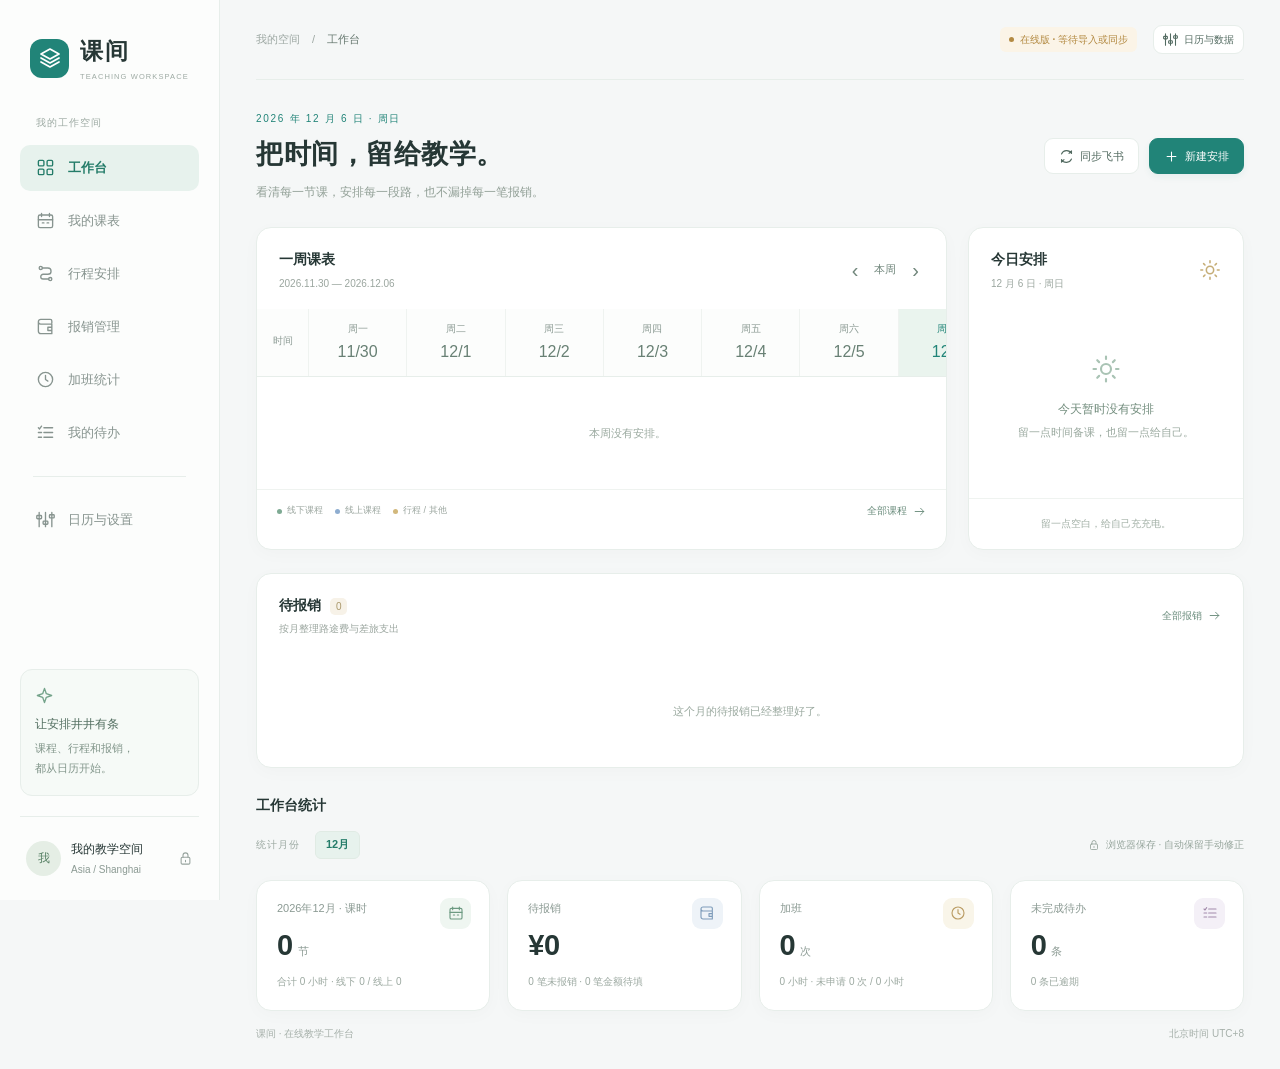
==== commit 0f6e047b: "Add scheduled CalDAV sync with encrypted Pages snapshots and browser decryption" ====
--- a/workbench.html
+++ b/workbench.html
@@ -265,7 +265,7 @@
 </aside><button class="kk-scrim" id="kk-scrim" aria-label="关闭导航" hidden></button>
 <main class="wrap kk-main">
   <header class="kk-topbar"><div class="kk-crumb"><button class="kk-menu" id="kk-menu" aria-label="打开导航"><svg class="kk-icon" viewBox="0 0 24 24" fill="none" stroke="currentColor" stroke-width="1.7" stroke-linecap="round" stroke-linejoin="round" aria-hidden="true"><path d="M4 6h16M4 12h16M4 18h16"/></svg></button><span>我的空间</span><span>/</span><b id="kk-crumb">工作台</b></div><div class="kk-top-actions"><span class="pill" id="sync-pill"><i></i><span id="sync-text">正在读取日历…</span></span><button class="btn sm" id="btn-data"><svg class="kk-icon" viewBox="0 0 24 24" fill="none" stroke="currentColor" stroke-width="1.7" stroke-linecap="round" stroke-linejoin="round" aria-hidden="true"><path d="M4 3v18M12 3v18M20 3v18"/><rect x="1" y="7" width="6" height="4" rx="1"/><rect x="9" y="14" width="6" height="4" rx="1"/><rect x="17" y="6" width="6" height="4" rx="1"/></svg>日历与数据</button></div></header>
-  <section class="kk-heading"><div><div class="kk-eyebrow" id="kk-date"></div><h1 id="kk-title">把时间，留给教学。<span>·</span></h1><p id="kk-subtitle">看清每一节课，安排每一段路，也不漏掉每一笔报销。</p></div><div class="kk-heading-actions"><button class="btn" id="kk-sync"><svg class="kk-icon" viewBox="0 0 24 24" fill="none" stroke="currentColor" stroke-width="1.7" stroke-linecap="round" stroke-linejoin="round" aria-hidden="true"><path d="M20 7V3l-4 4m4 0A9 9 0 0 0 4 8m0 9v4l4-4m-4 0a9 9 0 0 0 16-1"/></svg>导入 / 备份</button><button class="btn primary" id="btn-add"><svg class="kk-icon" viewBox="0 0 24 24" fill="none" stroke="currentColor" stroke-width="1.7" stroke-linecap="round" stroke-linejoin="round" aria-hidden="true"><path d="M12 5v14M5 12h14"/></svg>新建安排</button></div></section>
+  <section class="kk-heading"><div><div class="kk-eyebrow" id="kk-date"></div><h1 id="kk-title">把时间，留给教学。<span>·</span></h1><p id="kk-subtitle">看清每一节课，安排每一段路，也不漏掉每一笔报销。</p></div><div class="kk-heading-actions"><button class="btn" id="kk-sync"><svg class="kk-icon" viewBox="0 0 24 24" fill="none" stroke="currentColor" stroke-width="1.7" stroke-linecap="round" stroke-linejoin="round" aria-hidden="true"><path d="M20 7V3l-4 4m4 0A9 9 0 0 0 4 8m0 9v4l4-4m-4 0a9 9 0 0 0 16-1"/></svg>同步飞书</button><button class="btn primary" id="btn-add"><svg class="kk-icon" viewBox="0 0 24 24" fill="none" stroke="currentColor" stroke-width="1.7" stroke-linecap="round" stroke-linejoin="round" aria-hidden="true"><path d="M12 5v14M5 12h14"/></svg>新建安排</button></div></section>
   <div class="kk-period"><div><span class="kk-caption">统计月份</span><div class="months" id="month-bar"></div></div><span class="kk-local"><svg class="kk-icon" viewBox="0 0 24 24" fill="none" stroke="currentColor" stroke-width="1.7" stroke-linecap="round" stroke-linejoin="round" aria-hidden="true"><rect x="5" y="10" width="14" height="11" rx="2"/><path d="M8 10V7a4 4 0 0 1 8 0v3m-4 5v2"/></svg>浏览器保存 · 自动保留手动修正</span></div>
   <section id="kk-overview" data-page="overview">
     <div class="kk-dashboard"><section class="card kk-calendar"><div class="kk-panel-head"><div><h2>一周课表</h2><p id="kk-week-label"></p></div><div class="kk-week-nav"><button data-week="-1" aria-label="上一周">‹</button><button data-week="today">本周</button><button data-week="1" aria-label="下一周">›</button></div></div><div class="kk-course-scroll"><div id="kk-week" class="kk-course-calendar kk-overview-calendar"></div></div><div class="kk-panel-foot"><div class="kk-legend"><span><i></i>线下课程</span><span><i class="online"></i>线上课程</span><span><i class="other"></i>行程 / 其他</span></div><button class="kk-link" data-view="courses">全部课程 <svg class="kk-icon" viewBox="0 0 24 24" fill="none" stroke="currentColor" stroke-width="1.7" stroke-linecap="round" stroke-linejoin="round" aria-hidden="true"><path d="M4 12h16m-6-6 6 6-6 6"/></svg></button></div></section>
@@ -333,16 +333,16 @@
 <footer class="kk-footer"><span>课间 · 在线教学工作台</span><span>北京时间 UTC+8</span></footer>
 </main></div>
 
-<!-- 日历导入与备份 -->
+<!-- 日历同步与备份 -->
 <dialog id="dlg">
-  <div class="dlg-h"><h3>日历导入与备份</h3><button id="dlg-x">×</button></div>
+  <div class="dlg-h"><h3>日历同步与备份</h3><button id="dlg-x">×</button></div>
   <div class="dlg-b">
     <section>
-      <h4>在线版如何保存</h4>
+      <h4>飞书日历在线更新</h4>
       <div id="svc-box"><div class="svcline muted">检查同步服务…</div></div>
       <div class="row" style="margin-top:8px">
         <button class="btn" id="svc-auto" hidden>本机设置</button>
-        <span class="muted" style="font-size:11px">网页版无需安装，数据留在当前浏览器；换设备可导入备份。</span>
+        <span class="muted" style="font-size:11px">无需本机服务，电脑关机后云端仍会按计划同步。</span>
       </div>
     </section>
     <section>
@@ -405,6 +405,7 @@
 {"meta": {"source": "empty"}, "settings": {"termStart": "2026-09-01"}, "todos": [], "events": []}
 </script>
 
+<script src="calendar-sync.js"></script>
 <script>
 window.__wbInit = function (CAL) {
 "use strict";
@@ -1037,7 +1038,7 @@
 function renderHead(){
   const count=instances().length;
   $('#sync-pill').classList.toggle('live',count>0);
-  $('#sync-text').textContent=count?'浏览器已保存 · '+count+' 项安排':'在线版 · 等待导入';
+  $('#sync-text').textContent=cloudTime()?'飞书更新至 '+cloudTime():(count?'浏览器已保存 · '+count+' 项安排':'在线版 · 等待导入或同步');
 }
 
 
@@ -1345,7 +1346,7 @@
   const fixN = Object.keys(S.fix || {}).length;
   const months = csvMonths();
   $("#dlg-kv").innerHTML = `
-    <dt>数据来源</dt><dd>${S.events ? "手动导入" : (CAL ? "飞书 CalDAV 同步" : "尚未导入")}</dd>
+    <dt>数据来源</dt><dd>${S.feishu ? "飞书 CalDAV 云端同步" : (S.events ? "手动导入" : "尚未导入")}</dd>
     <dt>事件总数</dt><dd>${rawEvents().length} 个（展开 ${inst.length} 次）</dd>
     <dt>手动修正</dt><dd>${fixN} 处 · 手动补课 ${(S.added || []).length} 节</dd>
     <dt>月度导出</dt><dd>${months.length} 个月 · 各页面可下载 CSV</dd>
@@ -1380,7 +1381,7 @@
   $("#exp-json").addEventListener("click", () => {
     download("工作台备份_" + key(new Date()) + ".json", JSON.stringify({
       settings: Object.assign({},settings(),{courseRoster:COURSES}), events: rawEvents().filter(e=>!e.manual), todos: rawTodos(),
-      fix: S.fix, added: S.added, extra: S.extra, money: S.money, overtime: S.overtime, routes: S.routes
+      fix: S.fix, added: S.added, extra: S.extra, money: S.money, overtime: S.overtime, routes: S.routes, feishu: S.feishu
     }, null, 2));
     toast("备份已下载");
   });
@@ -1398,7 +1399,7 @@
   });
   $("#reset").addEventListener("click", () => {
     if (!confirm("清掉本机所有改动（导入的日历、报销状态、待办修改），清空当前浏览器的工作台？")) return;
-    localStorage.removeItem(KEY);
+    localStorage.removeItem(KEY); localStorage.removeItem(CLOUD_KEY); sessionStorage.removeItem(CLOUD_KEY);
     S = blank();
     stateToFile();
     invalidate(); render(); $("#dlg").close(); toast("已清空本浏览器数据");
@@ -1483,8 +1484,10 @@
     description: e.description || e.desc || "",
     calendar: e.calendar || e.calendar_name || "",
     rrule: e.rrule || e.recurrence || undefined,
+    feishu: e.feishu === true,
     expenses: e.expenses
   })).filter(e => e.start);
+  if (obj.feishu && Number.isFinite(Date.parse(obj.feishu.syncedAt))) S.feishu=obj.feishu;
   if (obj.settings) S.settings = Object.assign({}, obj.settings, { termStart: obj.settings.termStart || (RAW.settings || {}).termStart });
   if (obj.todos) S.todos = obj.todos;
   if (obj.fix) S.fix = obj.fix;
@@ -1508,12 +1511,56 @@
   clearTimeout(tt); tt = setTimeout(() => el.classList.remove("on"), 2000);
 }
 
-/* GitHub Pages stores app state in this browser. No credentials or localhost calls. */
+/* Pages reads ciphertext only. Browser edits remain local. */
 function stateToFile() {}
 const pushFiles=stateToFile;
-async function autoSync(force){if(force)openData();}
-function renderSvcBox(){ $('#svc-box').innerHTML='<div class="svcline">GitHub Pages 在线版 · 数据保存在当前浏览器</div><p class="muted" style="margin-top:8px">飞书同步仍由原本机工作台完成。更新后导出 JSON 备份，再在这里导入。此页面不会上传日历、路线、金额或同步密码。</p>'; }
+const CLOUD_KEY='kejian.feishu.passphrase.v1';
+let cloudBusy=false,cloudError='';
+function cloudPassphrase(){try{return localStorage.getItem(CLOUD_KEY)||sessionStorage.getItem(CLOUD_KEY)||'';}catch(e){return '';}}
+function cloudTime(){return S.feishu&&S.feishu.syncedAt?new Date(S.feishu.syncedAt).toLocaleString('zh-CN',{month:'numeric',day:'numeric',hour:'2-digit',minute:'2-digit',hour12:false}):'';}
+async function autoSync(force){
+  if(cloudBusy)return;
+  const input=$('#cloud-passphrase');
+  const phrase=input&&input.value?input.value:cloudPassphrase();
+  if(!phrase){if(force){openData();$('#cloud-passphrase').focus();}return;}
+  cloudBusy=true;cloudError='';
+  $('#sync-text').textContent='正在读取飞书日历…';
+  const button=$('#kk-sync');button.disabled=true;
+  const inDialog=$('#dlg').open;
+  try{
+    const data=await window.KejianCalendar.fetchSnapshot(phrase);
+    S=window.KejianCalendar.merge(S,data);
+    // Store the decryption phrase only on this device, after it has successfully decrypted a snapshot.
+    try{
+      if(inDialog&&$('#cloud-remember')?.checked){localStorage.setItem(CLOUD_KEY,phrase);sessionStorage.removeItem(CLOUD_KEY);}
+      else if(!localStorage.getItem(CLOUD_KEY))sessionStorage.setItem(CLOUD_KEY,phrase);
+    }catch(e){}
+    save();invalidate();render();
+    if(inDialog)openData();
+    if(force)toast('飞书日历已更新至 '+cloudTime()+'，手动修正和标记已保留');
+  }catch(error){
+    cloudError=error.message||'更新失败，原课表已保留。';
+    renderHead();
+    if(force){if(!$('#dlg').open)openData();else renderSvcBox();toast(cloudError);}
+  }finally{
+    cloudBusy=false;button.disabled=false;
+    if($('#dlg').open)renderSvcBox();
+  }
+}
+function renderSvcBox(){
+  $('#svc-box').innerHTML=`<div class="svcline">飞书 CalDAV · GitHub 定时更新 · 加密日历</div>
+    <p class="muted" style="margin:8px 0;line-height:1.7">云端计划每 15 分钟读取一次日历，GitHub 调度和发布可能延迟。${cloudTime()?'当前日历更新至 <b>'+esc(cloudTime())+'</b>。':'首次使用需输入网页解密口令。'}网页打开后自动检查，也可点击“同步飞书”读取最新已发布的数据。</p>
+    <label class="fld"><span>网页解密口令（不是飞书密码）</span><input id="cloud-passphrase" type="password" minlength="16" autocomplete="off" placeholder="与仓库 CALENDAR_PASSPHRASE 相同，至少 16 个字符" style="width:100%"></label>
+    <label style="display:block;margin:10px 0;font-size:12px"><input id="cloud-remember" type="checkbox" ${localStorage.getItem(CLOUD_KEY)?'checked':''}> 记住此浏览器，下次自动更新</label>
+    <div class="row"><button id="cloud-update" class="btn primary" ${cloudBusy?'disabled':''}>${cloudBusy?'正在更新…':'解锁并更新课表'}</button><button id="cloud-forget" class="btn">忘记本机口令</button></div>
+    ${cloudError?'<p role="alert" style="color:var(--warn);margin-top:10px">'+esc(cloudError)+'</p>':''}
+    <p class="muted" style="margin-top:10px;line-height:1.7;font-size:11px">日历在浏览器中解密，口令不会发送到网站；报销、调休标记和手动修正保存在当前浏览器。这里读取的是最近一次云端同步结果，不会立即触发 GitHub 任务。</p>
+    <details style="margin-top:10px"><summary>首次配置 / 查看同步任务</summary><p class="muted" style="line-height:1.7">在 GitHub 仓库的 Secrets 中配置 FEISHU_CALDAV_USERNAME、FEISHU_CALDAV_PASSWORD 和 CALENDAR_PASSPHRASE。后者请设为至少 16 个字符的独立口令，随后运行一次同步任务。</p><p><a href="https://github.com/zhangning521/zhangning521.github.io/settings/secrets/actions" target="_blank" rel="noopener">配置仓库 Secrets ↗</a> · <a href="https://github.com/zhangning521/zhangning521.github.io/actions/workflows/pages.yml" target="_blank" rel="noopener">查看 / 手动运行同步任务 ↗</a></p></details>`;
+  $('#cloud-update').onclick=()=>autoSync(true);
+  $('#cloud-forget').onclick=()=>{try{localStorage.removeItem(CLOUD_KEY);sessionStorage.removeItem(CLOUD_KEY);}catch(e){}cloudError='';renderSvcBox();toast('已忘记本机解密口令，课表和标记保留');};
+}
 function bindAutoBtn(){}
+
 /* ========== 事件绑定 / 启动 ========== */
 $("#month-bar").addEventListener("click", e => {
   const b = e.target.closest("[data-m]");
@@ -1534,7 +1581,9 @@
 })();
 
 /* 先从数据文件捞回上次的修改，再触发自动同步 */
-
+autoSync(false);
+setInterval(()=>{if(!document.hidden)autoSync(false);},15*60*1000);
+document.addEventListener('visibilitychange',()=>{if(!document.hidden)autoSync(false);});
 };
 
 /* The public site starts empty and reads only an explicitly imported backup. */
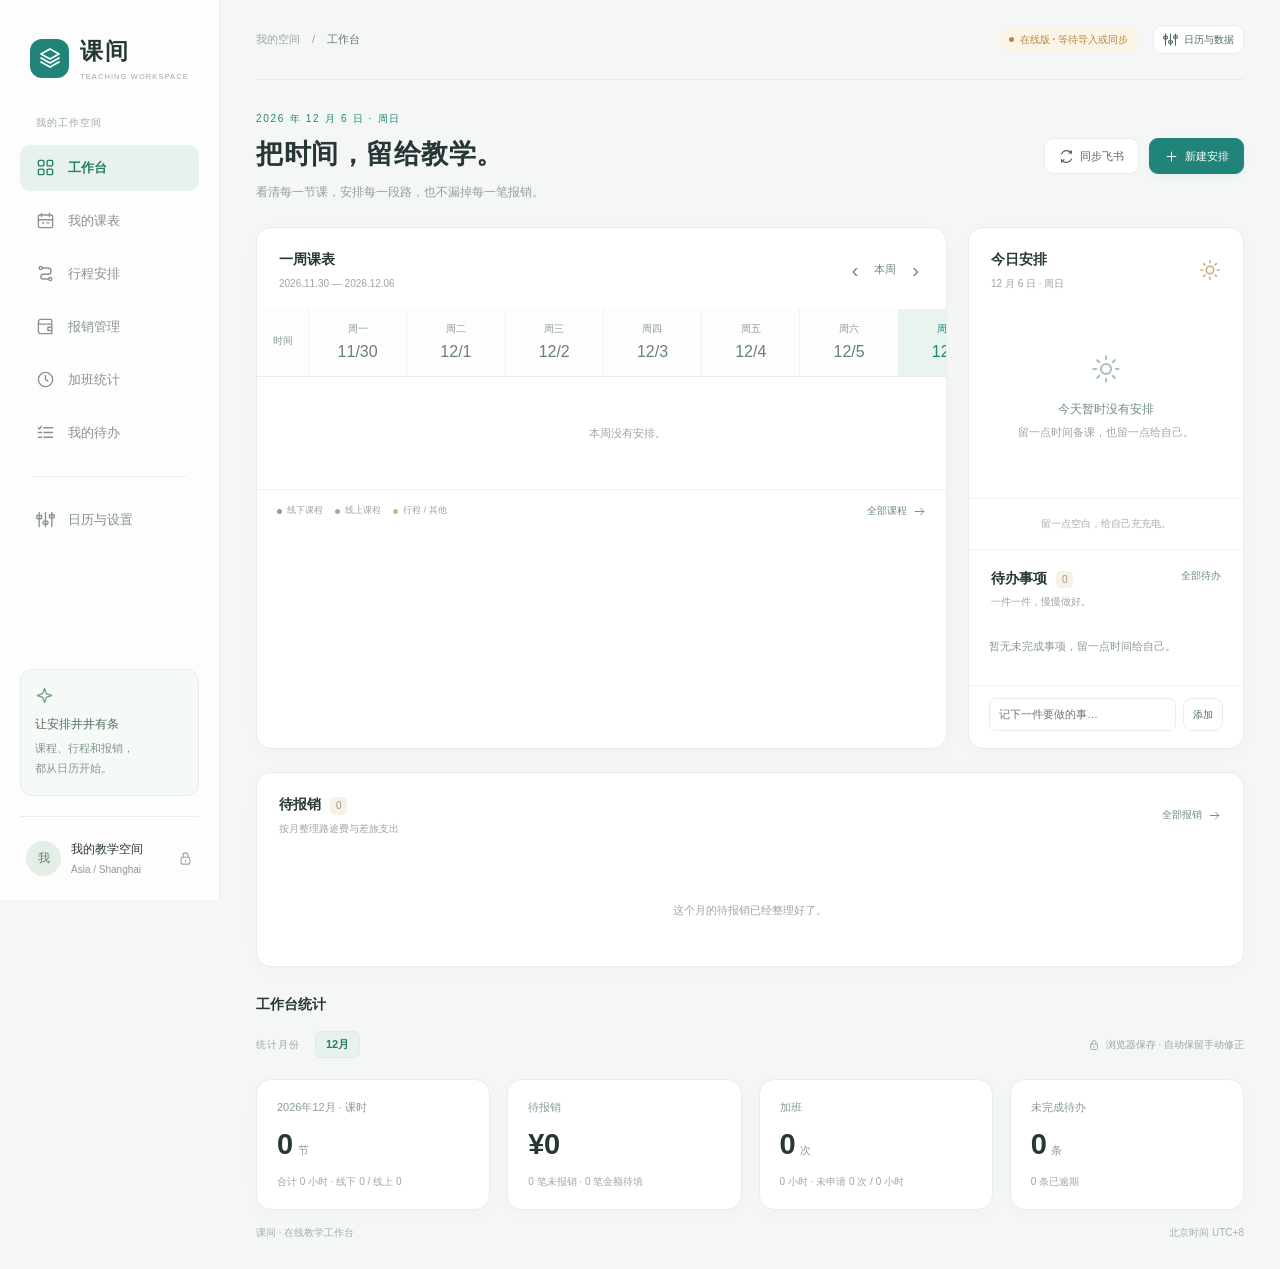
==== commit 13140d27: "Show pending tasks below today's schedule with quick add and completion controls" ====
--- a/workbench.html
+++ b/workbench.html
@@ -246,6 +246,25 @@
 .kk-route-manager{padding:15px 22px;border-bottom:1px solid var(--line-2);background:#fbfdfb;display:grid;gap:10px}.kk-route-manager>div:first-child{display:flex;align-items:center;gap:14px;flex-wrap:wrap}.kk-route-manager strong{font-size:12px;font-weight:500}.kk-route-manager>div:first-child>span{font-size:10px;color:var(--muted)}.kk-route-add{display:flex;align-items:center;gap:9px}.kk-route-add input{font-size:12px;padding:8px 11px;min-width:0;flex:1;max-width:380px;border:1px solid var(--line);border-radius:8px;background:white}.kk-route-add .btn{font-size:11px}#kk-custom-routes{display:flex;gap:7px;flex-wrap:wrap;font-size:10px}#kk-custom-routes .tag{font-weight:400;background:var(--accent-soft);color:var(--accent)}
 @media(max-width:760px){.kk-route-manager{padding:14px 16px}}
 
+
+/* 工作台右栏待办 */
+.kk-today-foot{margin-top:0}
+.kk-dashboard-todos{border-top:1px solid var(--line-2);display:flex;flex-direction:column;flex:1;min-height:0}
+.kk-dashboard-todos .kk-panel-head{padding-top:18px;padding-bottom:12px;align-items:flex-start}
+.kk-dashboard-todos .kk-panel-head p{line-height:1.6}
+.kk-todo-list{max-height:245px;overflow:auto;padding:0 20px 8px}
+.kk-todo-item{display:flex;gap:9px;align-items:flex-start;padding:10px 0;border-bottom:1px solid var(--line-2);cursor:pointer}
+.kk-todo-item:last-child{border-bottom:0}
+.kk-todo-item input{appearance:auto;width:15px;height:15px;margin:2px 0 0;accent-color:var(--accent);flex:none;cursor:pointer}
+.kk-todo-item>span{min-width:0;flex:1}
+.kk-todo-item strong{display:block;font-size:11px;font-weight:500;line-height:1.65;overflow-wrap:anywhere;color:#526c5f}
+.kk-todo-item small{display:block;font-size:10px;color:var(--muted);line-height:1.7;margin-top:3px;overflow-wrap:anywhere}
+.kk-todo-item.overdue strong,.kk-todo-item.overdue .kk-todo-due{color:var(--warn)}
+.kk-todo-empty{padding:15px 0 20px;font-size:11px;color:var(--muted);line-height:1.8}
+.kk-todo-add{display:flex;gap:7px;padding:12px 20px 17px;margin-top:auto;border-top:1px solid var(--line-2)}
+.kk-todo-add input{flex:1;min-width:0;width:100%;border:1px solid var(--line);border-radius:7px;padding:7px 9px;font-size:11px;background:#fff}
+.kk-todo-add .btn{flex:none}
+@media(max-width:760px){.kk-todo-list{padding-left:18px;padding-right:18px}.kk-todo-add{padding-left:18px;padding-right:18px}}
 </style>
 </head>
 <body>
@@ -269,7 +288,13 @@
   <div class="kk-period"><div><span class="kk-caption">统计月份</span><div class="months" id="month-bar"></div></div><span class="kk-local"><svg class="kk-icon" viewBox="0 0 24 24" fill="none" stroke="currentColor" stroke-width="1.7" stroke-linecap="round" stroke-linejoin="round" aria-hidden="true"><rect x="5" y="10" width="14" height="11" rx="2"/><path d="M8 10V7a4 4 0 0 1 8 0v3m-4 5v2"/></svg>浏览器保存 · 自动保留手动修正</span></div>
   <section id="kk-overview" data-page="overview">
     <div class="kk-dashboard"><section class="card kk-calendar"><div class="kk-panel-head"><div><h2>一周课表</h2><p id="kk-week-label"></p></div><div class="kk-week-nav"><button data-week="-1" aria-label="上一周">‹</button><button data-week="today">本周</button><button data-week="1" aria-label="下一周">›</button></div></div><div class="kk-course-scroll"><div id="kk-week" class="kk-course-calendar kk-overview-calendar"></div></div><div class="kk-panel-foot"><div class="kk-legend"><span><i></i>线下课程</span><span><i class="online"></i>线上课程</span><span><i class="other"></i>行程 / 其他</span></div><button class="kk-link" data-view="courses">全部课程 <svg class="kk-icon" viewBox="0 0 24 24" fill="none" stroke="currentColor" stroke-width="1.7" stroke-linecap="round" stroke-linejoin="round" aria-hidden="true"><path d="M4 12h16m-6-6 6 6-6 6"/></svg></button></div></section>
-    <section class="card kk-today"><div class="kk-panel-head"><div><h2>今日安排</h2><p id="kk-today-label"></p></div><svg class="kk-icon" viewBox="0 0 24 24" fill="none" stroke="currentColor" stroke-width="1.7" stroke-linecap="round" stroke-linejoin="round" aria-hidden="true"><circle cx="12" cy="12" r="4"/><path d="M12 2v2m0 16v2M2 12h2m16 0h2M5 5l1.5 1.5m11 11L19 19M5 19l1.5-1.5m11-11L19 5"/></svg></div><div id="kk-today"></div><div class="kk-today-foot">留一点空白，给自己充充电。</div></section></div>
+    <section class="card kk-today"><div class="kk-panel-head"><div><h2>今日安排</h2><p id="kk-today-label"></p></div><svg class="kk-icon" viewBox="0 0 24 24" fill="none" stroke="currentColor" stroke-width="1.7" stroke-linecap="round" stroke-linejoin="round" aria-hidden="true"><circle cx="12" cy="12" r="4"/><path d="M12 2v2m0 16v2M2 12h2m16 0h2M5 5l1.5 1.5m11 11L19 19M5 19l1.5-1.5m11-11L19 5"/></svg></div><div id="kk-today"></div><div class="kk-today-foot">留一点空白，给自己充充电。</div>
+      <section class="kk-dashboard-todos" aria-labelledby="kk-todo-heading">
+        <div class="kk-panel-head"><div><h2 id="kk-todo-heading">待办事项 <span class="kk-count" id="kk-todo-count">0</span></h2><p id="kk-todo-hint">一件一件，慢慢做好。</p></div><button class="kk-link" data-view="todos">全部待办</button></div>
+        <div class="kk-todo-list" id="kk-todo-list"></div>
+        <form class="kk-todo-add" id="kk-todo-add"><input id="kk-todo-title" aria-label="新增待办事项" placeholder="记下一件要做的事…" autocomplete="off" maxlength="300"><button class="btn sm" type="submit">添加</button></form>
+      </section>
+    </section></div>
     <section class="card kk-preview"><div class="kk-panel-head"><div><h2>待报销 <span class="kk-count" id="kk-pending-count">0</span></h2><p>按月整理路途费与差旅支出</p></div><button class="kk-link" data-view="expenses">全部报销 <svg class="kk-icon" viewBox="0 0 24 24" fill="none" stroke="currentColor" stroke-width="1.7" stroke-linecap="round" stroke-linejoin="round" aria-hidden="true"><path d="M4 12h16m-6-6 6 6-6 6"/></svg></button></div><div class="tbl-wrap" id="kk-expenses-preview"></div></section>
     <section class="kk-bottom-stats" aria-label="工作台统计"><h2>工作台统计</h2><div class="grid4" id="metrics"></div></section>
   </section>
@@ -1013,7 +1038,25 @@
   $('#o-table').innerHTML=`<thead><tr><th>日期</th><th>星期</th><th>类型</th><th>时间</th><th>课程名称</th><th>时长</th><th>调休申请标记</th></tr></thead><tbody>${rows.map(r=>`<tr class="${r.applied?'kk-marked':''}"><td class="num">${key(r.i.start)}</td><td class="muted">${WD[(r.i.start.getDay()+6)%7]}</td><td><span class="ot-tag ${r.type==='周末'?'wk':'hd'}">${r.type}</span></td><td class="num">${hm(r.i.start)}–${hm(r.i.end)}</td><td class="wrap kk-ot-title">${esc(courseTitle(r.i))}</td><td class="num">${hoursFromMinutes(minutesOf(r.i))} 小时</td><td><label class="kk-check"><input type="checkbox" data-ot="${esc(r.i.sid)}" ${r.applied?'checked':''}><span>${r.applied?'已申请调休':'未申请调休'}</span></label></td></tr>`).join('')||'<tr><td colspan="7"><div class="empty">当前筛选下没有加班记录。</div></td></tr>'}</tbody>`;
 }
 
+function kkRenderTodo() {
+  const now=new Date();
+  const pending=rawTodos().filter(t=>!t.done).slice().sort((a,b)=>String(a.due||"9999").localeCompare(String(b.due||"9999")));
+  $('#kk-todo-count').textContent=pending.length;
+  $('#kk-todo-hint').textContent=pending.length?'按截止时间排列 · 勾选即可完成':'一件一件，慢慢做好。';
+  $('#kk-todo-list').innerHTML=pending.length?pending.slice(0,5).map(t=>{
+    const overdue=t.due&&new Date(t.due+'T23:59:59')<now;
+    return `<label class="kk-todo-item ${overdue?'overdue':''}"><input type="checkbox" data-todo-toggle="${esc(t.id)}" aria-label="完成：${esc(t.title)}"><span><strong>${esc(t.title)}</strong>${t.due?`<small class="kk-todo-due">${overdue?'已逾期 · ':''}截止 ${esc(t.due)}</small>`:''}${t.src?`<small>来自 ${esc(t.src)}</small>`:''}</span></label>`;
+  }).join(''):'<div class="kk-todo-empty">暂无未完成事项，留一点时间给自己。</div>';
+  if(pending.length>5)$('#kk-todo-hint').textContent=`还有 ${pending.length} 条未完成 · 这里显示前 5 条`;
+}
+function toggleTodo(id) {
+  const todo=rawTodos().find(t=>t.id===id);
+  if(!todo)return;
+  todo.done=!todo.done;save();renderTodo();renderMetrics();
+}
+
 function renderTodo() {
+  kkRenderTodo();
   const list = rawTodos().slice();
   const open = list.filter(t => !t.done);
   $("#td-hint").textContent = `${open.length} 条未完成 / 共 ${list.length} 条`;
@@ -1275,12 +1318,21 @@
 
 /* ========== 待办 ========== */
 function bindTodo() {
+  $('#kk-todo-list').addEventListener('change',e=>{
+    const input=e.target.closest('[data-todo-toggle]');
+    if(input)toggleTodo(input.dataset.todoToggle);
+  });
+  $('#kk-todo-add').addEventListener('submit',e=>{
+    e.preventDefault();const input=$('#kk-todo-title'),title=input.value.trim();
+    if(!title)return;
+    rawTodos().push({id:'t'+Date.now(),title,due:'',src:''});
+    save();input.value='';renderTodo();renderMetrics();toast('已加一条待办');
+  });
   $("#td-list").addEventListener("click", e => {
     const tg = e.target.closest("[data-toggle]");
     const rm = e.target.closest("[data-rm]");
     if (tg) {
-      const list = rawTodos(); const t = list.find(x => x.id === tg.dataset.toggle);
-      if (t) { t.done = !t.done; save(); renderTodo(); renderMetrics(); }
+      toggleTodo(tg.dataset.toggle);
     }
     if (rm) {
       S.todos = rawTodos().filter(x => x.id !== rm.dataset.rm);
@@ -1578,6 +1630,7 @@
 (function seedDerived() {
   const have = new Set(rawTodos().map(t => t.id));
   derivedTodos().forEach(t => { if (!have.has(t.id)) { rawTodos().push(t); have.add(t.id); } });
+  renderTodo();renderMetrics();
 })();
 
 /* 先从数据文件捞回上次的修改，再触发自动同步 */
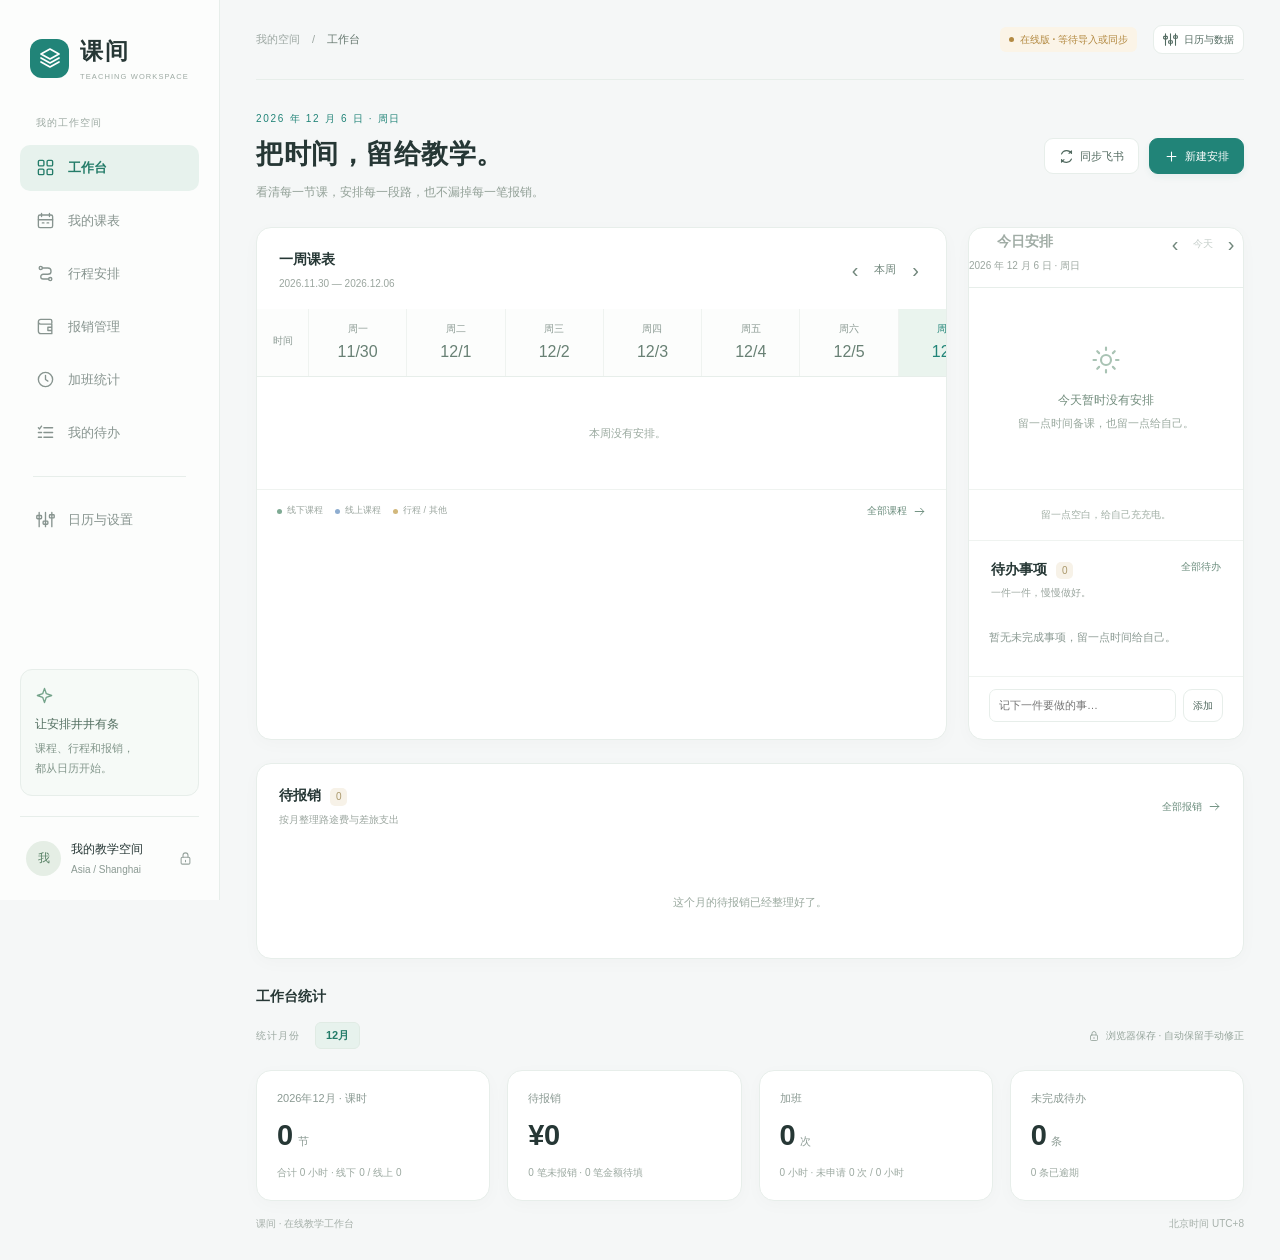
==== commit e5a5b490: "Add previous and next day navigation to dashboard daily schedule" ====
--- a/workbench.html
+++ b/workbench.html
@@ -265,6 +265,7 @@
 .kk-todo-add input{flex:1;min-width:0;width:100%;border:1px solid var(--line);border-radius:7px;padding:7px 9px;font-size:11px;background:#fff}
 .kk-todo-add .btn{flex:none}
 @media(max-width:760px){.kk-todo-list{padding-left:18px;padding-right:18px}.kk-todo-add{padding-left:18px;padding-right:18px}}
+.kk-day-head{align-items:flex-start;gap:8px}.kk-day-head>div:first-child{min-width:0}.kk-day-head p{line-height:1.7}.kk-day-nav{gap:2px}.kk-day-nav button{padding:4px;min-width:24px}.kk-day-nav [data-day="today"]{font-size:10px}.kk-day-nav button:disabled{cursor:default;opacity:.4}
 </style>
 </head>
 <body>
@@ -288,7 +289,7 @@
   <div class="kk-period"><div><span class="kk-caption">统计月份</span><div class="months" id="month-bar"></div></div><span class="kk-local"><svg class="kk-icon" viewBox="0 0 24 24" fill="none" stroke="currentColor" stroke-width="1.7" stroke-linecap="round" stroke-linejoin="round" aria-hidden="true"><rect x="5" y="10" width="14" height="11" rx="2"/><path d="M8 10V7a4 4 0 0 1 8 0v3m-4 5v2"/></svg>浏览器保存 · 自动保留手动修正</span></div>
   <section id="kk-overview" data-page="overview">
     <div class="kk-dashboard"><section class="card kk-calendar"><div class="kk-panel-head"><div><h2>一周课表</h2><p id="kk-week-label"></p></div><div class="kk-week-nav"><button data-week="-1" aria-label="上一周">‹</button><button data-week="today">本周</button><button data-week="1" aria-label="下一周">›</button></div></div><div class="kk-course-scroll"><div id="kk-week" class="kk-course-calendar kk-overview-calendar"></div></div><div class="kk-panel-foot"><div class="kk-legend"><span><i></i>线下课程</span><span><i class="online"></i>线上课程</span><span><i class="other"></i>行程 / 其他</span></div><button class="kk-link" data-view="courses">全部课程 <svg class="kk-icon" viewBox="0 0 24 24" fill="none" stroke="currentColor" stroke-width="1.7" stroke-linecap="round" stroke-linejoin="round" aria-hidden="true"><path d="M4 12h16m-6-6 6 6-6 6"/></svg></button></div></section>
-    <section class="card kk-today"><div class="kk-panel-head"><div><h2>今日安排</h2><p id="kk-today-label"></p></div><svg class="kk-icon" viewBox="0 0 24 24" fill="none" stroke="currentColor" stroke-width="1.7" stroke-linecap="round" stroke-linejoin="round" aria-hidden="true"><circle cx="12" cy="12" r="4"/><path d="M12 2v2m0 16v2M2 12h2m16 0h2M5 5l1.5 1.5m11 11L19 19M5 19l1.5-1.5m11-11L19 5"/></svg></div><div id="kk-today"></div><div class="kk-today-foot">留一点空白，给自己充充电。</div>
+    <section class="card kk-today"><div class="kk-panel-head kk-day-head"><div><h2 id="kk-day-heading">今日安排</h2><p id="kk-today-label"></p></div><nav class="kk-week-nav kk-day-nav" aria-label="切换每日安排"><button data-day="-1" aria-label="查看前一天安排" title="前一天">‹</button><button data-day="today" aria-label="返回今日安排">今天</button><button data-day="1" aria-label="查看后一天安排" title="后一天">›</button></nav></div><div id="kk-today"></div><div class="kk-today-foot">留一点空白，给自己充充电。</div>
       <section class="kk-dashboard-todos" aria-labelledby="kk-todo-heading">
         <div class="kk-panel-head"><div><h2 id="kk-todo-heading">待办事项 <span class="kk-count" id="kk-todo-count">0</span></h2><p id="kk-todo-hint">一件一件，慢慢做好。</p></div><button class="kk-link" data-view="todos">全部待办</button></div>
         <div class="kk-todo-list" id="kk-todo-list"></div>
@@ -1102,6 +1103,7 @@
 let kkWeek = sow(new Date());
 let kkCourseWeek = sow(new Date());
 let kkAgendaWeek = sow(new Date());
+let kkDayOffset = 0;
 const kkViews = {
   overview:['工作台','把时间，留给教学。','看清每一节课，安排每一段路，也不漏掉每一笔报销。'],
   courses:['我的课表','每一节课，都心中有数。','点击课程可修正标题、分类与时间，或隐藏已取消的课。'],
@@ -1130,14 +1132,22 @@
   $('#kk-sidebar').classList.remove('open'); $('#kk-scrim').hidden = true;
   if (location.hash !== '#' + view) history.replaceState(null,'','#' + view);
 }
+function kkRenderDay() {
+  const now=new Date(),date=addDays(d0(now),kkDayOffset);
+  const title=kkDayOffset===0?'今日安排':kkDayOffset===1?'明日安排':kkDayOffset===-1?'昨日安排':`${date.getMonth()+1}月${date.getDate()}日安排`;
+  $('#kk-day-heading').textContent=title;
+  $('#kk-today-label').textContent=`${date.getFullYear()} 年 ${date.getMonth()+1} 月 ${date.getDate()} 日 · ${WD[(date.getDay()+6)%7]}`;
+  $('[data-day="today"]').disabled=kkDayOffset===0;
+  const dayItems=instances().filter(i=>i.start<addDays(date,1)&&i.end>date);
+  const empty=kkDayOffset===0?'今天':kkDayOffset===1?'明天':kkDayOffset===-1?'昨天':'这一天';
+  $('#kk-today').innerHTML=dayItems.length?dayItems.map(i=>`<button class="kk-timeline" data-kk-edit="${esc(i.sid)}"><time>${hm(i.start)}–${hm(i.end)}${kkDayOffset===0?(i.end<=now?' · 已结束':i.start<=now?' · 进行中':''):''}</time><strong>${esc(i.patch.title||i.ev.title||'未命名安排')}</strong><small>${esc(locationOf(i)||(courseOf(i)?.mode==='online'?'线上授课':'未填写地点'))}</small></button>`).join(''):`<div class="kk-empty">${kkSvg('sun')}<strong>${empty}暂时没有安排</strong>留一点时间备课，也留一点给自己。</div>`;
+}
 function kkRenderDashboard() {
-  const now = new Date(), todayKey = key(now), all = instances();
+  const now = new Date(), all = instances();
   $('#kk-date').textContent = `${now.getFullYear()} 年 ${now.getMonth()+1} 月 ${now.getDate()} 日 · ${WD[(now.getDay()+6)%7]}`;
-  $('#kk-today-label').textContent = `${now.getMonth()+1} 月 ${now.getDate()} 日 · ${WD[(now.getDay()+6)%7]}`;
   $('#kk-week-label').textContent = `${key(kkWeek).replaceAll('-','.')} — ${key(addDays(kkWeek,6)).replaceAll('-','.')}`;
   $('#kk-week').innerHTML=weekGrid(all,kkWeek);
-  const today = all.filter(i=>i.start < addDays(d0(now),1) && i.end > d0(now));
-  $('#kk-today').innerHTML = today.length ? today.map(i=>`<button class="kk-timeline" data-kk-edit="${esc(i.sid)}"><time>${hm(i.start)}–${hm(i.end)}${i.end<=now?' · 已结束':i.start<=now?' · 进行中':''}</time><strong>${esc(i.patch.title || i.ev.title || '未命名安排')}</strong><small>${esc(locationOf(i) || (courseOf(i)?.mode==='online'?'线上授课':'未填写地点'))}</small></button>`).join('') : `<div class="kk-empty">${kkSvg('sun')}<strong>今天暂时没有安排</strong>留一点时间备课，也留一点给自己。</div>`;
+  kkRenderDay();
   const pending = moneyRows(curMonth).filter(r=>!r.reimbursed);
   $('#kk-pending-count').textContent = pending.length;
   $('#kk-expenses-preview').innerHTML = pending.length ? `<table class="tbl"><thead><tr><th>日期</th><th>报销事项</th><th>往返路线</th><th>金额</th><th>状态</th></tr></thead><tbody>${pending.slice(0,4).map(r=>`<tr><td class="num">${key(r.date)}</td><td class="wrap">${esc(r.title)}</td><td class="muted">${esc(r.route||"待填写路线")}</td><td class="num">${r.amount?money(r.amount):'<span class="muted">待填写</span>'}</td><td><span class="kk-status">${esc(r.status)}</span></td></tr>`).join('')}</tbody></table>` : '<div class="kk-empty">这个月的待报销已经整理好了。</div>';
@@ -1150,6 +1160,8 @@
 }
 function kkBind() {
   document.addEventListener('click',e=>{
+    const day=e.target.closest('[data-day]');
+    if(day){kkDayOffset=day.dataset.day==='today'?0:kkDayOffset+Number(day.dataset.day);kkRenderDay();return;}
     const nav = e.target.closest('[data-view]');
     if(nav){kkSetView(nav.dataset.view);return;}
     const edit = e.target.closest('[data-kk-edit]');
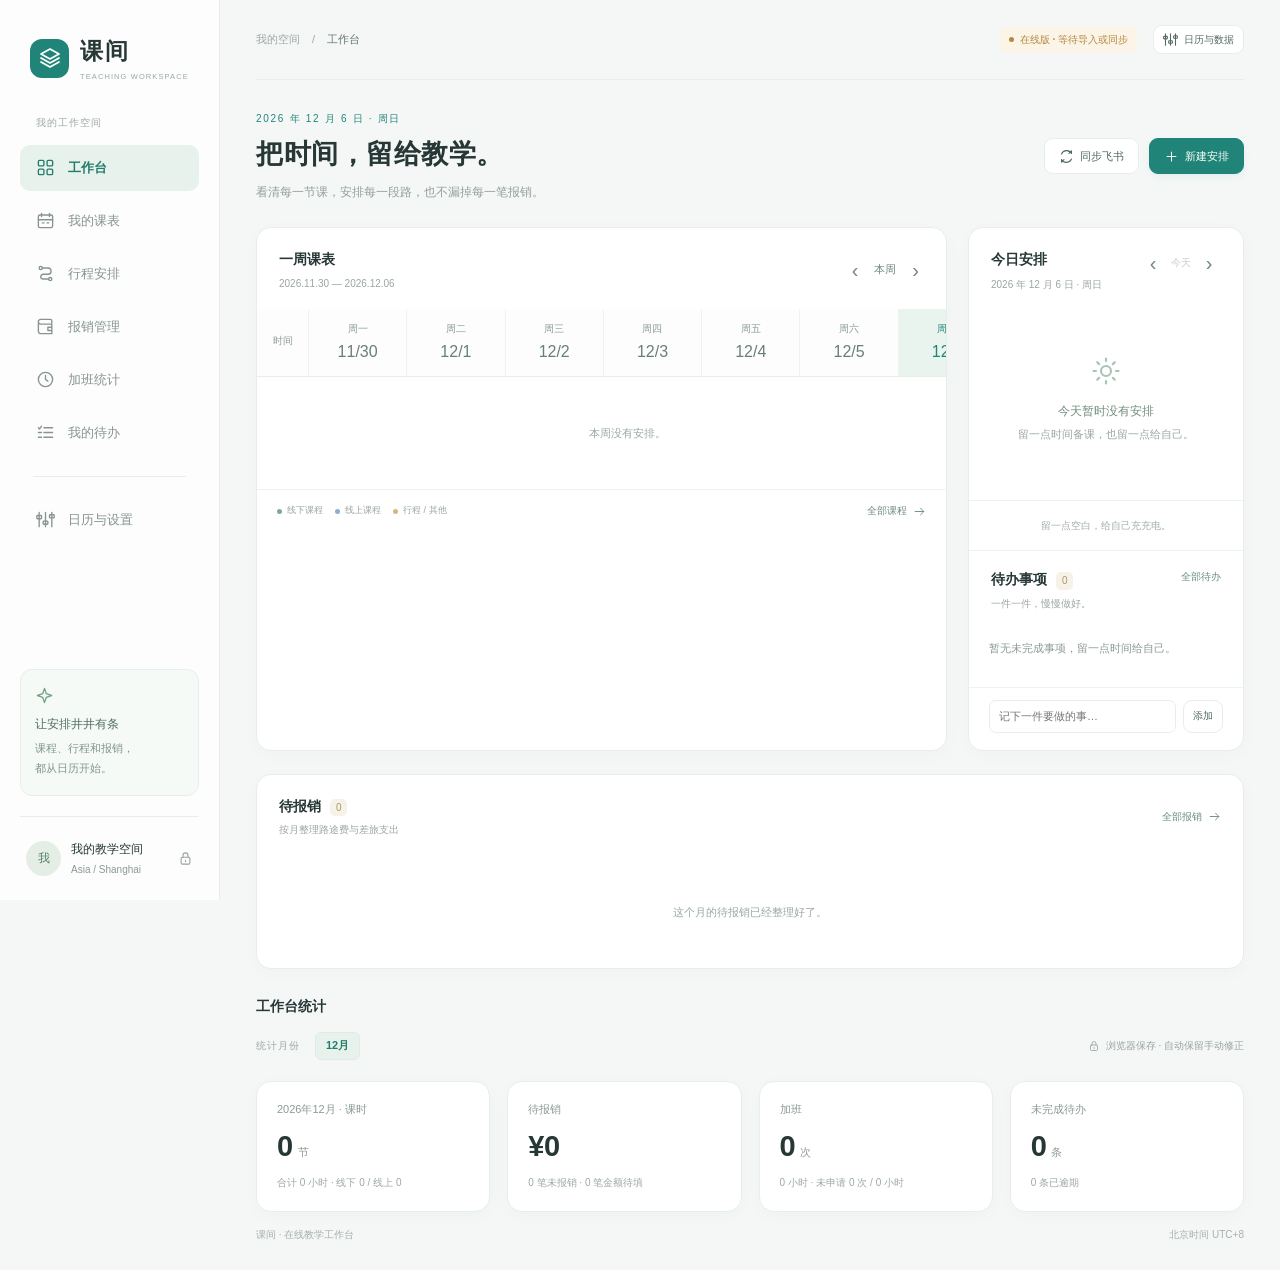
==== commit 6d84846c: "Keep daily schedule heading typography identical to weekly timetable" ====
--- a/workbench.html
+++ b/workbench.html
@@ -265,7 +265,7 @@
 .kk-todo-add input{flex:1;min-width:0;width:100%;border:1px solid var(--line);border-radius:7px;padding:7px 9px;font-size:11px;background:#fff}
 .kk-todo-add .btn{flex:none}
 @media(max-width:760px){.kk-todo-list{padding-left:18px;padding-right:18px}.kk-todo-add{padding-left:18px;padding-right:18px}}
-.kk-day-head{align-items:flex-start;gap:8px}.kk-day-head>div:first-child{min-width:0}.kk-day-head p{line-height:1.7}.kk-day-nav{gap:2px}.kk-day-nav button{padding:4px;min-width:24px}.kk-day-nav [data-day="today"]{font-size:10px}.kk-day-nav button:disabled{cursor:default;opacity:.4}
+.kk-daily-head{align-items:flex-start;gap:8px}.kk-daily-head>div:first-child{min-width:0}.kk-daily-head p{line-height:1.7}.kk-day-nav{gap:2px}.kk-day-nav button{padding:4px;min-width:24px}.kk-day-nav [data-day="today"]{font-size:10px}.kk-day-nav button:disabled{cursor:default;opacity:.4}
 </style>
 </head>
 <body>
@@ -289,7 +289,7 @@
   <div class="kk-period"><div><span class="kk-caption">统计月份</span><div class="months" id="month-bar"></div></div><span class="kk-local"><svg class="kk-icon" viewBox="0 0 24 24" fill="none" stroke="currentColor" stroke-width="1.7" stroke-linecap="round" stroke-linejoin="round" aria-hidden="true"><rect x="5" y="10" width="14" height="11" rx="2"/><path d="M8 10V7a4 4 0 0 1 8 0v3m-4 5v2"/></svg>浏览器保存 · 自动保留手动修正</span></div>
   <section id="kk-overview" data-page="overview">
     <div class="kk-dashboard"><section class="card kk-calendar"><div class="kk-panel-head"><div><h2>一周课表</h2><p id="kk-week-label"></p></div><div class="kk-week-nav"><button data-week="-1" aria-label="上一周">‹</button><button data-week="today">本周</button><button data-week="1" aria-label="下一周">›</button></div></div><div class="kk-course-scroll"><div id="kk-week" class="kk-course-calendar kk-overview-calendar"></div></div><div class="kk-panel-foot"><div class="kk-legend"><span><i></i>线下课程</span><span><i class="online"></i>线上课程</span><span><i class="other"></i>行程 / 其他</span></div><button class="kk-link" data-view="courses">全部课程 <svg class="kk-icon" viewBox="0 0 24 24" fill="none" stroke="currentColor" stroke-width="1.7" stroke-linecap="round" stroke-linejoin="round" aria-hidden="true"><path d="M4 12h16m-6-6 6 6-6 6"/></svg></button></div></section>
-    <section class="card kk-today"><div class="kk-panel-head kk-day-head"><div><h2 id="kk-day-heading">今日安排</h2><p id="kk-today-label"></p></div><nav class="kk-week-nav kk-day-nav" aria-label="切换每日安排"><button data-day="-1" aria-label="查看前一天安排" title="前一天">‹</button><button data-day="today" aria-label="返回今日安排">今天</button><button data-day="1" aria-label="查看后一天安排" title="后一天">›</button></nav></div><div id="kk-today"></div><div class="kk-today-foot">留一点空白，给自己充充电。</div>
+    <section class="card kk-today"><div class="kk-panel-head kk-daily-head"><div><h2 id="kk-day-heading">今日安排</h2><p id="kk-today-label"></p></div><nav class="kk-week-nav kk-day-nav" aria-label="切换每日安排"><button data-day="-1" aria-label="查看前一天安排" title="前一天">‹</button><button data-day="today" aria-label="返回今日安排">今天</button><button data-day="1" aria-label="查看后一天安排" title="后一天">›</button></nav></div><div id="kk-today"></div><div class="kk-today-foot">留一点空白，给自己充充电。</div>
       <section class="kk-dashboard-todos" aria-labelledby="kk-todo-heading">
         <div class="kk-panel-head"><div><h2 id="kk-todo-heading">待办事项 <span class="kk-count" id="kk-todo-count">0</span></h2><p id="kk-todo-hint">一件一件，慢慢做好。</p></div><button class="kk-link" data-view="todos">全部待办</button></div>
         <div class="kk-todo-list" id="kk-todo-list"></div>
